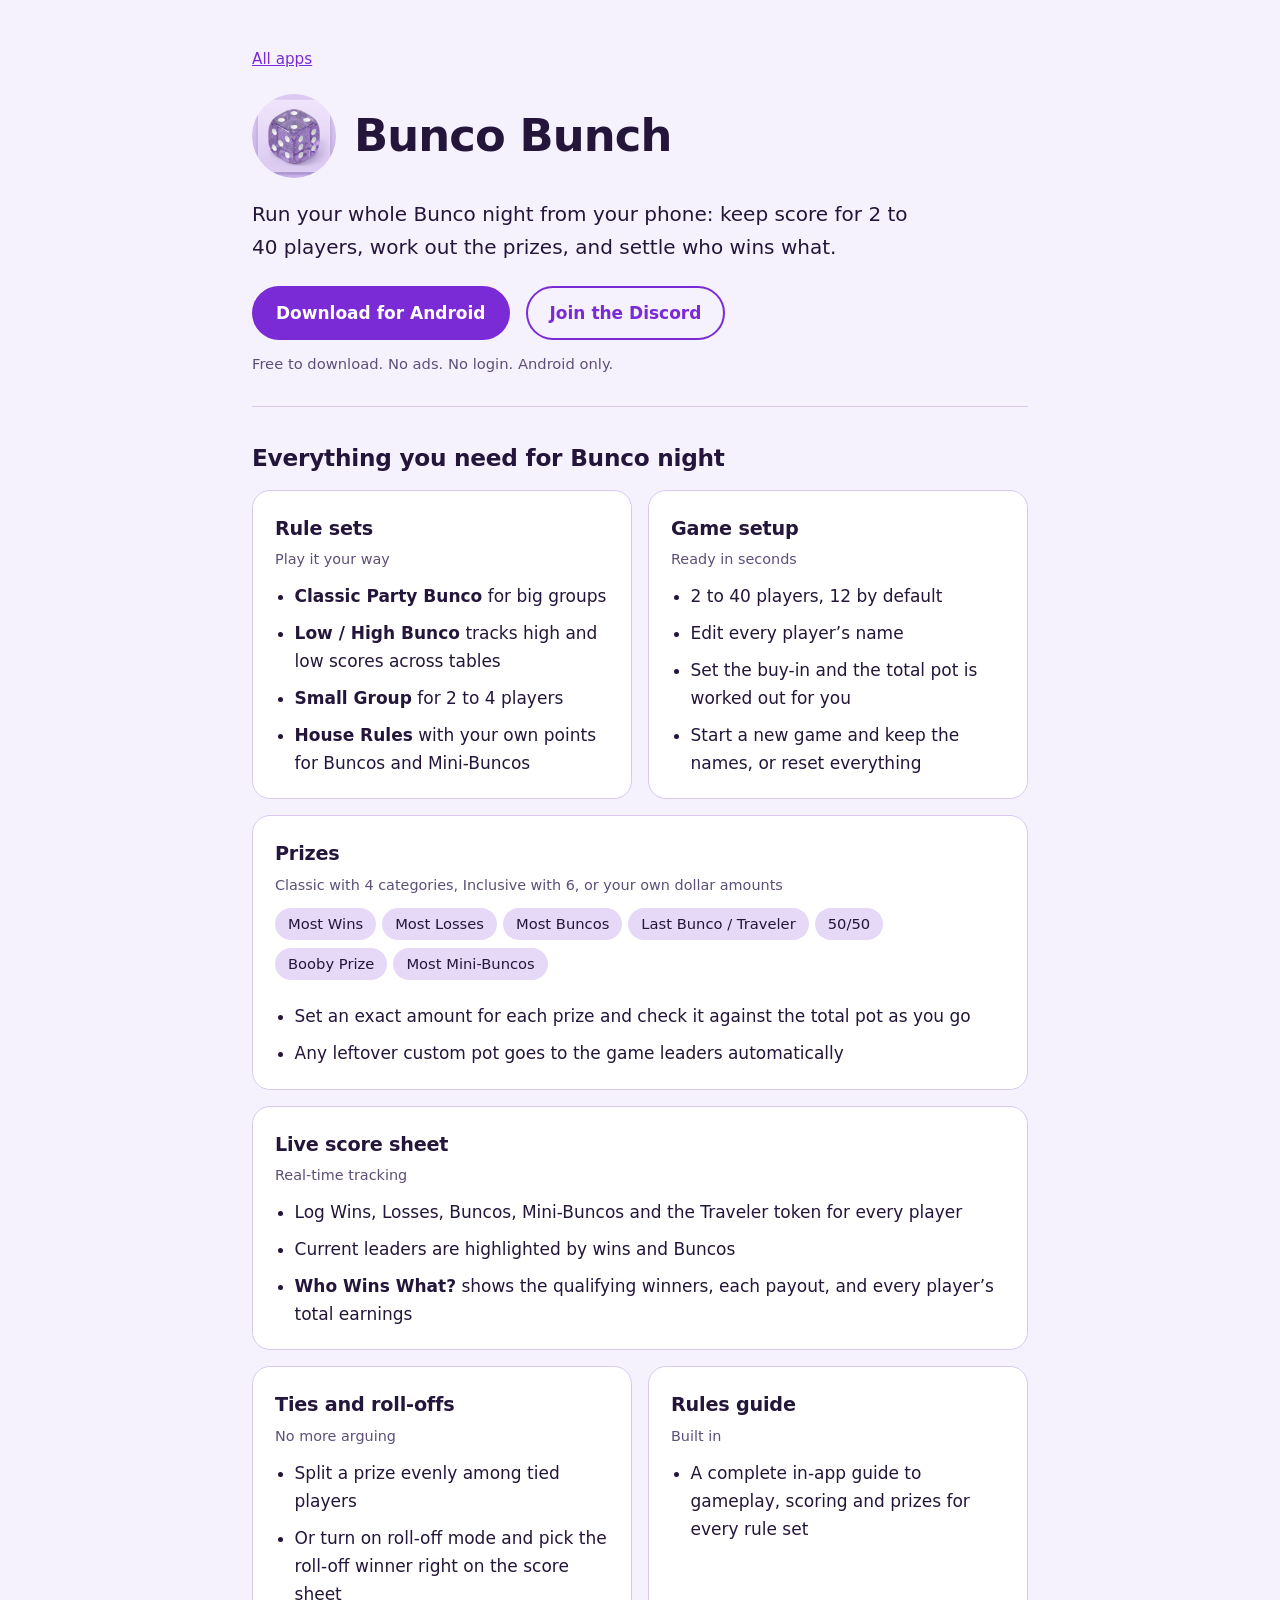
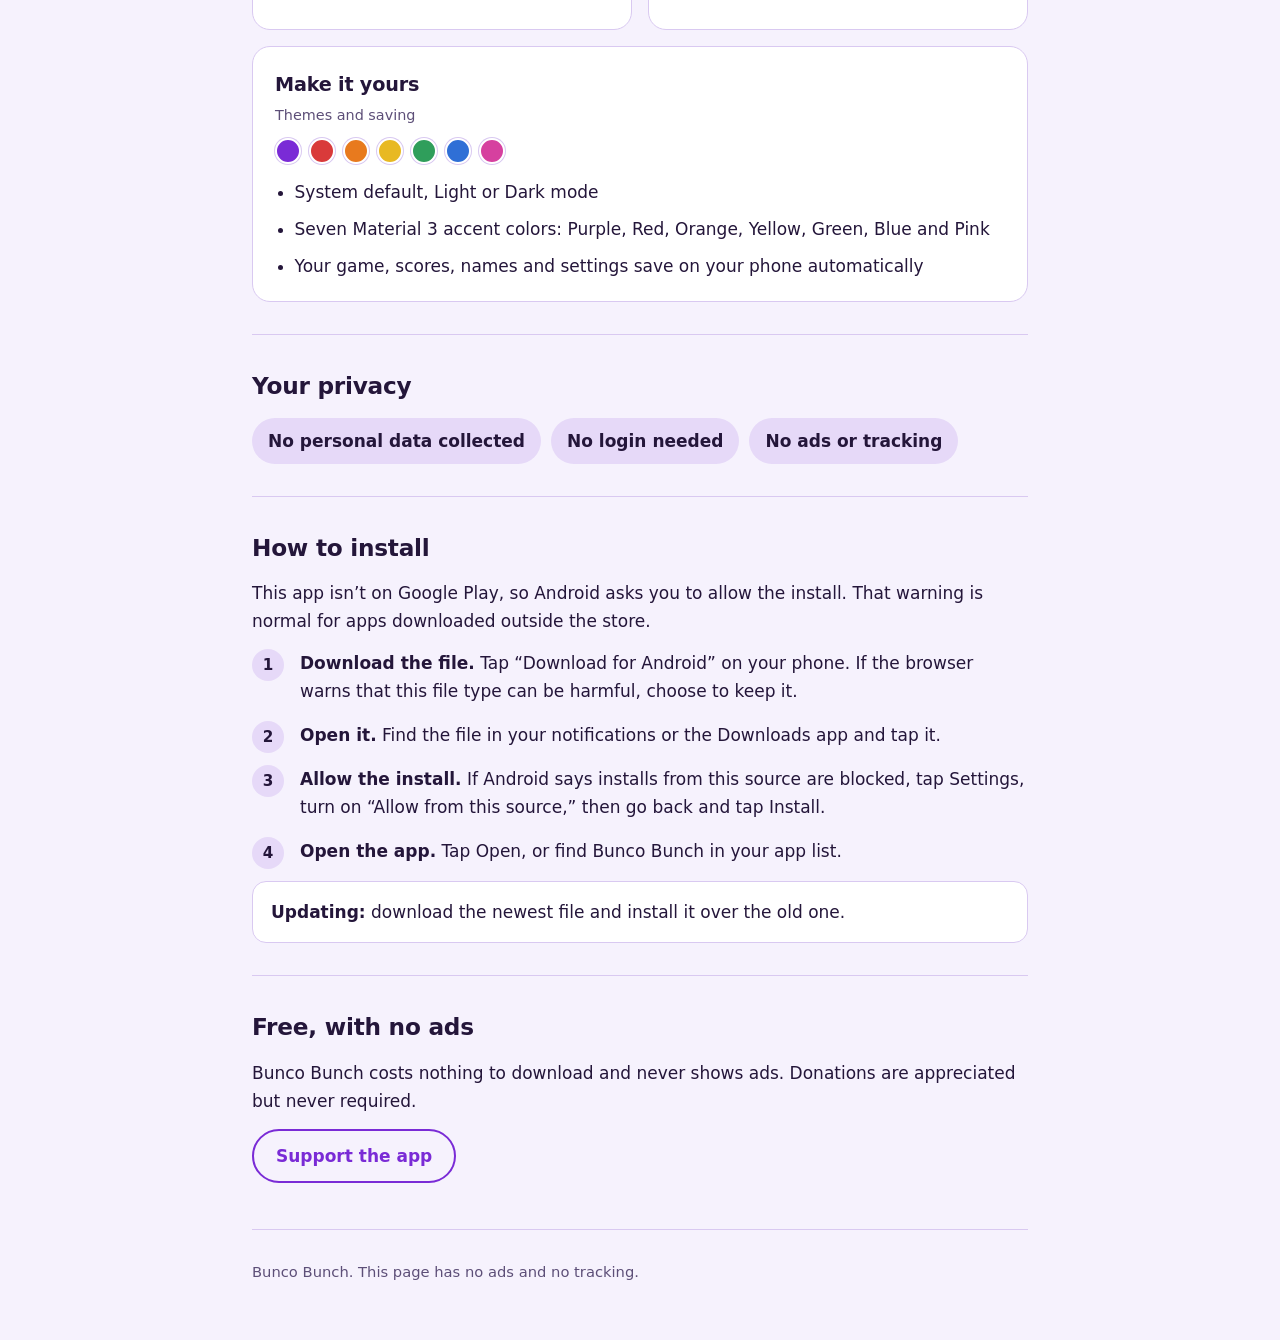
==== bunco-bunch.html @ a9553c4e "Add files via upload" ====
<!DOCTYPE html>
<html lang="en"><head><meta charset="utf-8"><meta name="viewport" content="width=device-width, initial-scale=1">
<title>Bunco Bunch – score sheet, prizes and rules for Bunco night</title>
<meta name="description" content="Bunco Bunch is a free Android app that scores Bunco for 2 to 40 players, calculates prizes and payouts, and includes the rules. No ads, no login, no personal data collected.">
<link rel="icon" href="bunco-icon.jpg"><link rel="stylesheet" href="style.css">
<style>
.wrap{max-width:820px}
.lede{font-size:1.25rem;max-width:34em;margin:20px 0 0}
.grid{display:grid;grid-template-columns:1fr 1fr;gap:16px}
.card{background:var(--surface);border:1px solid var(--line);border-radius:18px;padding:22px 22px 12px}
.card.wide{grid-column:1/-1}
.card h3{margin:0 0 4px;font-size:1.2rem;letter-spacing:-.01em}
.card .kicker{display:block;margin-bottom:10px;color:var(--muted);font-size:.9rem}
.card ul{margin:0;padding-left:1.15em}
.card li{margin:0 0 9px}
.chips{margin:2px 0 14px}
.chips span{display:inline-block;padding:4px 13px;margin:0 6px 8px 0;border-radius:999px;background:var(--soft);font-size:.92rem}
.swatches{display:flex;gap:8px;margin:2px 0 14px}
.swatches i{width:26px;height:26px;border-radius:50%;display:block;border:2px solid var(--surface);box-shadow:0 0 0 1px var(--line)}
.priv{display:flex;flex-wrap:wrap;gap:10px}
.priv span{background:var(--soft);padding:9px 16px;border-radius:999px;font-weight:600}
@media(max-width:640px){.grid{grid-template-columns:1fr}}
</style></head>
<body><div class="wrap">
<header><a class="back" href="./">All apps</a>
<div class="brand"><img src="bunco-icon.jpg" alt="Bunco Bunch icon" width="84" height="84" data-optional><h1>Bunco Bunch</h1></div>
<p class="lede">Run your whole Bunco night from your phone: keep score for 2 to 40 players, work out the prizes, and settle who wins what.</p>
<div class="cta"><a class="btn" data-apk="bunco-bunch" href="#">Download for Android</a><a class="btn alt" href="https://discord.gg/RJFk6R4KJk">Join the Discord</a></div>
<p class="fine">Free to download. No ads. No login. Android only.</p></header>

<section><h2>Everything you need for Bunco night</h2>
<div class="grid">
<div class="card"><h3>Rule sets</h3><span class="kicker">Play it your way</span><ul>
<li><strong>Classic Party Bunco</strong> for big groups</li>
<li><strong>Low / High Bunco</strong> tracks high and low scores across tables</li>
<li><strong>Small Group</strong> for 2 to 4 players</li>
<li><strong>House Rules</strong> with your own points for Buncos and Mini-Buncos</li></ul></div>

<div class="card"><h3>Game setup</h3><span class="kicker">Ready in seconds</span><ul>
<li>2 to 40 players, 12 by default</li>
<li>Edit every player’s name</li>
<li>Set the buy-in and the total pot is worked out for you</li>
<li>Start a new game and keep the names, or reset everything</li></ul></div>

<div class="card wide"><h3>Prizes</h3><span class="kicker">Classic with 4 categories, Inclusive with 6, or your own dollar amounts</span>
<div class="chips"><span>Most Wins</span><span>Most Losses</span><span>Most Buncos</span><span>Last Bunco / Traveler</span><span>50/50</span><span>Booby Prize</span><span>Most Mini-Buncos</span></div>
<ul><li>Set an exact amount for each prize and check it against the total pot as you go</li>
<li>Any leftover custom pot goes to the game leaders automatically</li></ul></div>

<div class="card wide"><h3>Live score sheet</h3><span class="kicker">Real-time tracking</span><ul>
<li>Log Wins, Losses, Buncos, Mini-Buncos and the Traveler token for every player</li>
<li>Current leaders are highlighted by wins and Buncos</li>
<li><strong>Who Wins What?</strong> shows the qualifying winners, each payout, and every player’s total earnings</li></ul></div>

<div class="card"><h3>Ties and roll-offs</h3><span class="kicker">No more arguing</span><ul>
<li>Split a prize evenly among tied players</li>
<li>Or turn on roll-off mode and pick the roll-off winner right on the score sheet</li></ul></div>

<div class="card"><h3>Rules guide</h3><span class="kicker">Built in</span><ul>
<li>A complete in-app guide to gameplay, scoring and prizes for every rule set</li></ul></div>

<div class="card wide"><h3>Make it yours</h3><span class="kicker">Themes and saving</span>
<div class="swatches" role="img" aria-label="Seven accent colors: purple, red, orange, yellow, green, blue and pink">
<i style="background:#7a2bd6"></i><i style="background:#d93a3a"></i><i style="background:#e87a1e"></i><i style="background:#e8b923"></i><i style="background:#2f9e5b"></i><i style="background:#2f6fd6"></i><i style="background:#d6409f"></i></div>
<ul><li>System default, Light or Dark mode</li>
<li>Seven Material 3 accent colors: Purple, Red, Orange, Yellow, Green, Blue and Pink</li>
<li>Your game, scores, names and settings save on your phone automatically</li></ul></div>
</div></section>

<section><h2>Your privacy</h2>
<div class="priv"><span>No personal data collected</span><span>No login needed</span><span>No ads or tracking</span></div></section>

<section><h2>Screenshots</h2><div class="shots">
<figure><img src="screenshots/bb-1.png" alt="Bunco Bunch screenshot 1"></figure>
<figure><img src="screenshots/bb-2.png" alt="Bunco Bunch screenshot 2"></figure>
<figure><img src="screenshots/bb-3.png" alt="Bunco Bunch screenshot 3"></figure></div></section>

<section><h2>How to install</h2>
<p>This app isn’t on Google Play, so Android asks you to allow the install. That warning is normal for apps downloaded outside the store.</p>
<ol class="steps">
<li><strong>Download the file.</strong> Tap “Download for Android” on your phone. If the browser warns that this file type can be harmful, choose to keep it.</li>
<li><strong>Open it.</strong> Find the file in your notifications or the Downloads app and tap it.</li>
<li><strong>Allow the install.</strong> If Android says installs from this source are blocked, tap Settings, turn on “Allow from this source,” then go back and tap Install.</li>
<li><strong>Open the app.</strong> Tap Open, or find Bunco Bunch in your app list.</li></ol>
<div class="note"><strong>Updating:</strong> download the newest file and install it over the old one.</div></section>

<section><h2>Free, with no ads</h2><p>Bunco Bunch costs nothing to download and never shows ads. Donations are appreciated but never required.</p>
<p><a class="btn alt" data-donate href="#">Support the app</a></p></section>
<footer>Bunco Bunch. This page has no ads and no tracking.</footer>
</div><script src="site.js"></script></body></html>
---- style.css ----
:root{--bg:#f6f2fd;--surface:#fff;--ink:#24163a;--muted:#5d4f78;--brand:#7a2bd6;--on:#fff;--soft:#e6d9f8;--line:#d9c9f1;--focus:#3b0f7a}
@media(prefers-color-scheme:dark){:root{--bg:#170d26;--surface:#241538;--ink:#f1e9fc;--muted:#bcaad8;--brand:#b784f0;--on:#1c0d31;--soft:#33204d;--line:#443061;--focus:#e6d5ff}}
*{box-sizing:border-box}
body{margin:0;background:var(--bg);color:var(--ink);font:17px/1.65 "Segoe UI Variable Text","Segoe UI","Helvetica Neue",Roboto,system-ui,sans-serif}
a{color:var(--brand)}
a:focus-visible{outline:3px solid var(--focus);outline-offset:3px;border-radius:6px}
.wrap{max-width:680px;margin:0 auto;padding:0 22px}
header{padding:44px 0 30px}
.back{display:inline-block;margin-bottom:22px;font-size:.95rem}
.brand{display:flex;align-items:center;gap:18px}
.brand img,.app img{width:84px;height:84px;border-radius:50%;flex:none;background:var(--soft)}
h1{margin:0;font-size:clamp(2rem,6vw,2.8rem);line-height:1.1;letter-spacing:-.02em}
h2{margin:0 0 12px;font-size:1.45rem;letter-spacing:-.01em}
p{margin:0 0 14px}
.tag{margin:20px 0 0;font-size:1.2rem}
.cta{display:flex;flex-wrap:wrap;align-items:center;gap:12px 16px;margin-top:22px}
.btn{display:inline-block;padding:13px 24px;border-radius:999px;font-weight:700;text-decoration:none;background:var(--brand);color:var(--on)}
.btn:hover{filter:brightness(1.08)}
.btn.alt{background:transparent;color:var(--brand);border:2px solid var(--brand);padding:11px 22px}
.fine{color:var(--muted);font-size:.92rem;margin:12px 0 0}
section{padding:32px 0;border-top:1px solid var(--line)}
.app{display:flex;gap:20px;align-items:flex-start;padding:30px 0;border-top:1px solid var(--line)}
.app h2{margin-bottom:6px}
ul.feat{margin:0;padding-left:1.2em}
ul.feat li{margin:6px 0}
.shots{display:flex;gap:14px;overflow-x:auto;padding-bottom:10px}
.shots figure{margin:0;flex:none;width:210px}
.shots img{width:100%;height:auto;border-radius:16px;border:1px solid var(--line);display:block}
.shots figcaption{font-size:.88rem;color:var(--muted);margin-top:6px}
ol.steps{margin:0;padding:0;list-style:none;counter-reset:s}
ol.steps li{counter-increment:s;position:relative;padding:0 0 16px 48px}
ol.steps li::before{content:counter(s);position:absolute;left:0;top:0;width:32px;height:32px;border-radius:50%;background:var(--soft);display:grid;place-items:center;font-weight:700;font-size:.95rem}
.note{background:var(--surface);border:1px solid var(--line);border-radius:14px;padding:16px 18px}
footer{padding:30px 0 56px;border-top:1px solid var(--line);color:var(--muted);font-size:.92rem}
@media(max-width:480px){.app{flex-direction:column}}
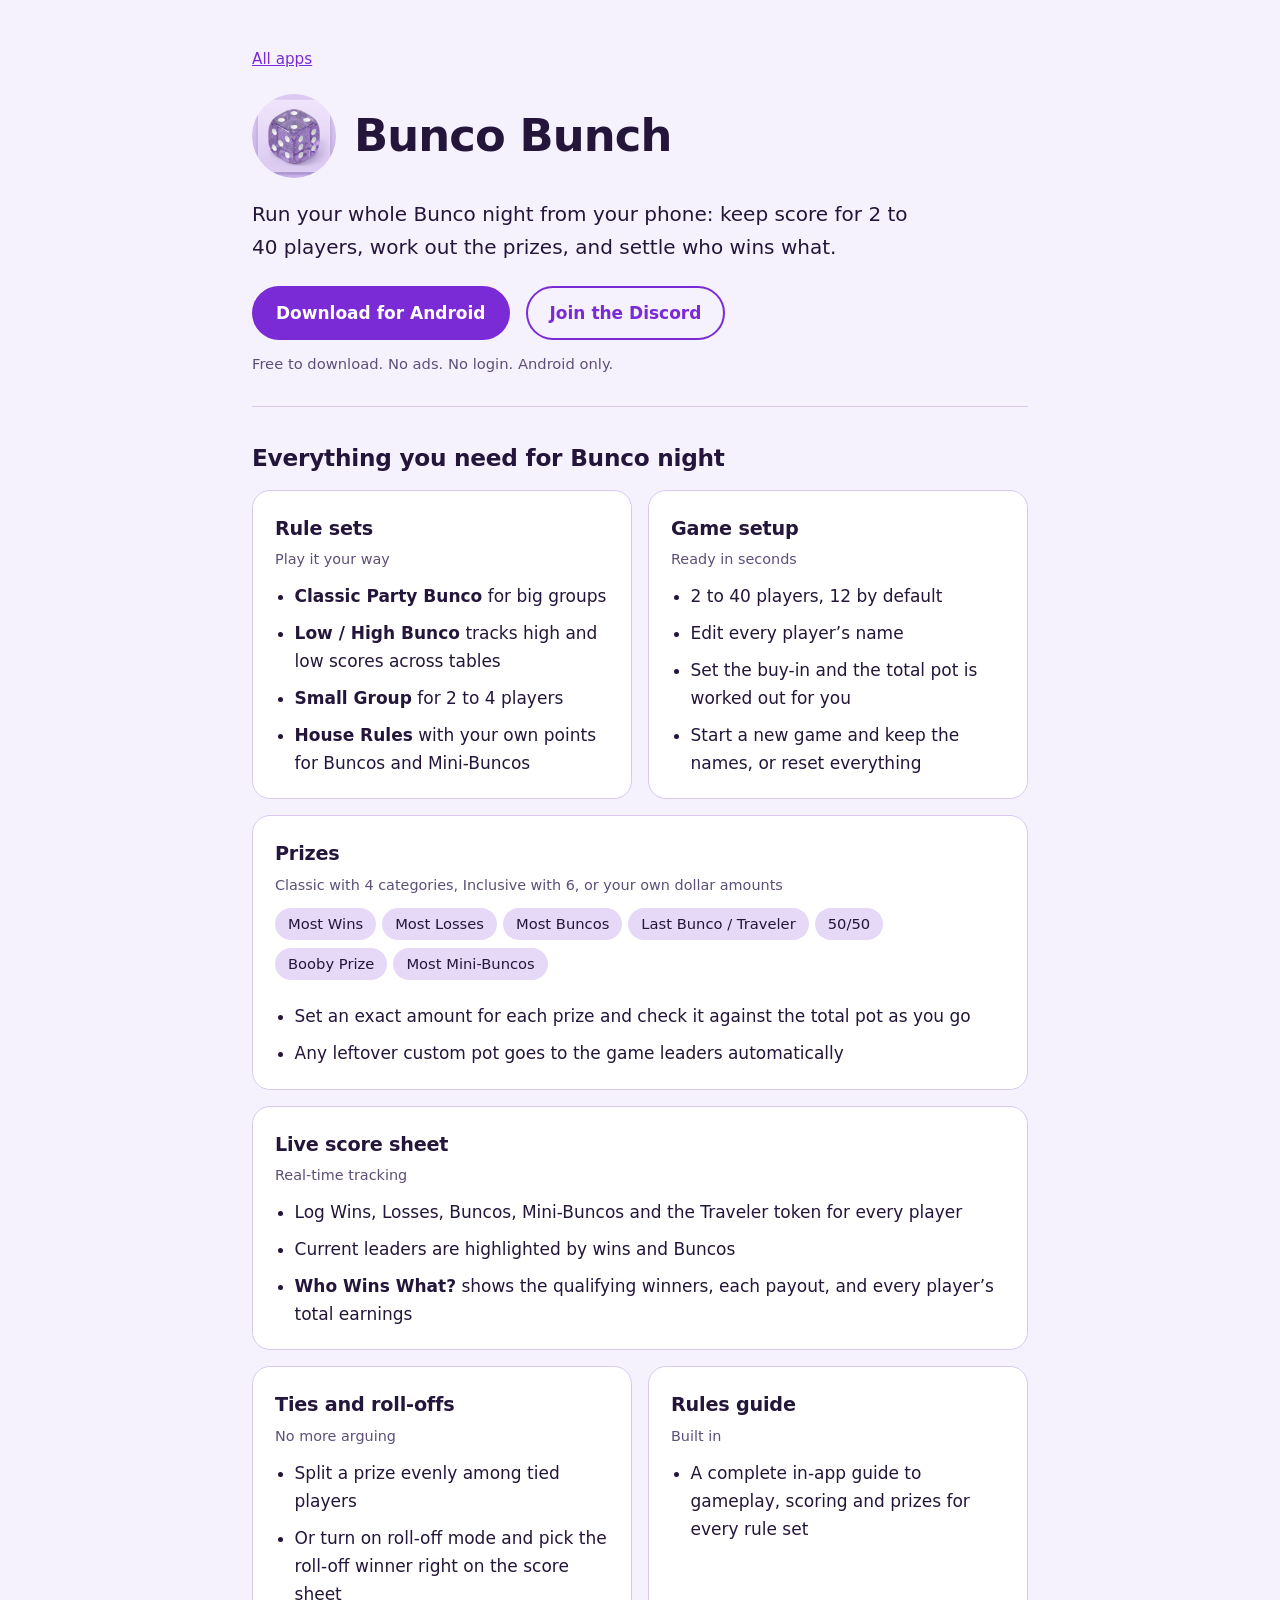
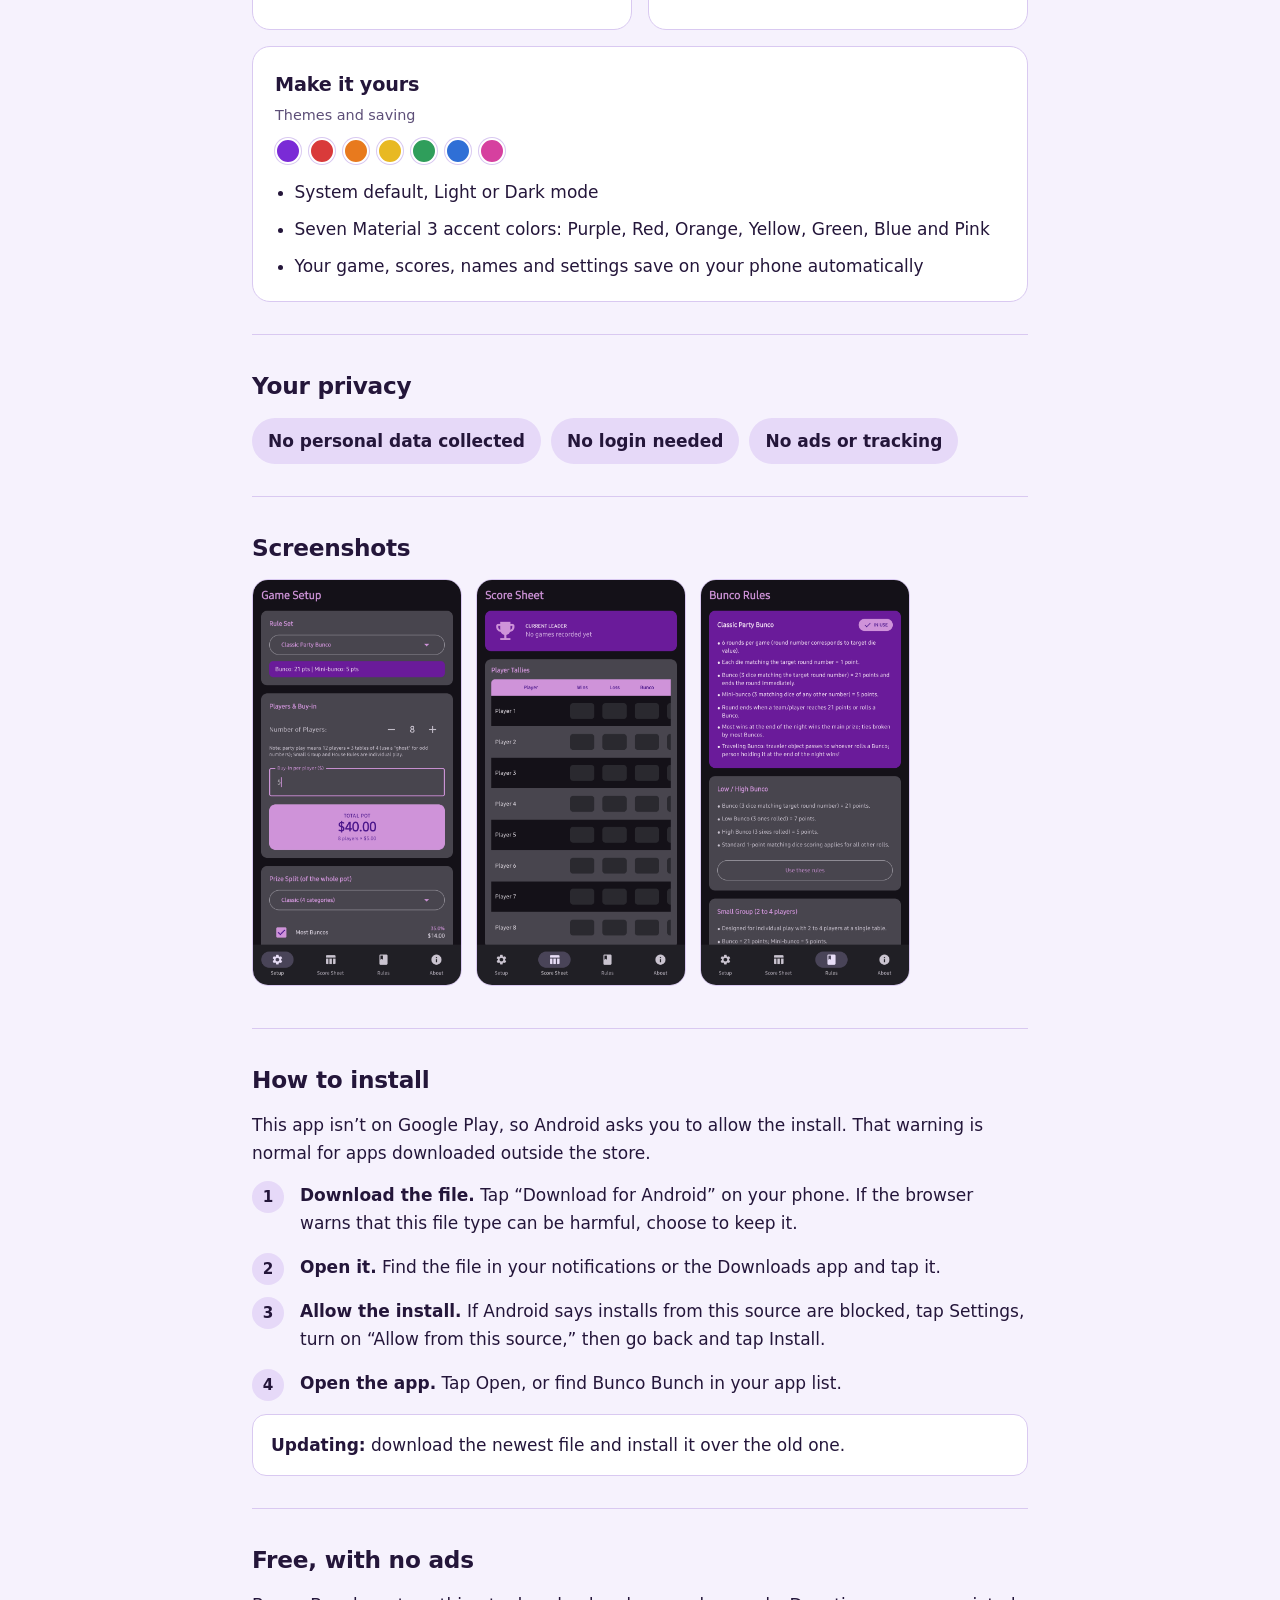
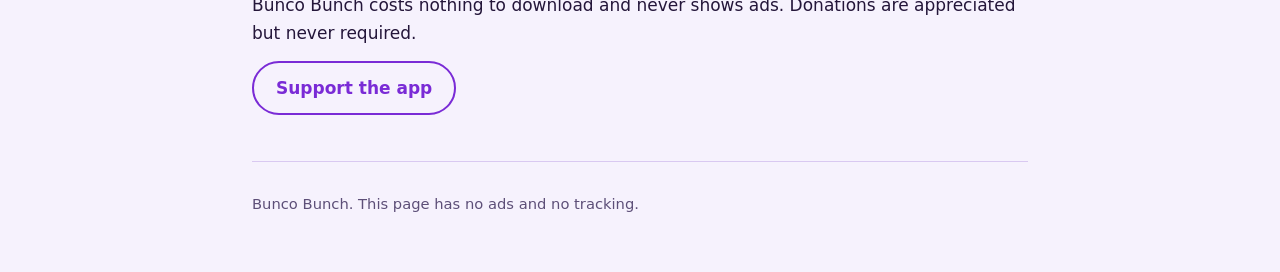
==== commit 960d6eb0: "Add files via upload" ====
--- a/bunco-bunch.html
+++ b/bunco-bunch.html
@@ -71,9 +71,9 @@
 <div class="priv"><span>No personal data collected</span><span>No login needed</span><span>No ads or tracking</span></div></section>
 
 <section><h2>Screenshots</h2><div class="shots">
-<figure><img src="screenshots/bb-1.png" alt="Bunco Bunch screenshot 1"></figure>
-<figure><img src="screenshots/bb-2.png" alt="Bunco Bunch screenshot 2"></figure>
-<figure><img src="screenshots/bb-3.png" alt="Bunco Bunch screenshot 3"></figure></div></section>
+<figure><img src="screenshots/bb-1.jpg" alt="Bunco Bunch screenshot 1"></figure>
+<figure><img src="screenshots/bb-2.jpg" alt="Bunco Bunch screenshot 2"></figure>
+<figure><img src="screenshots/bb-3.jpg" alt="Bunco Bunch screenshot 3"></figure></div></section>
 
 <section><h2>How to install</h2>
 <p>This app isn’t on Google Play, so Android asks you to allow the install. That warning is normal for apps downloaded outside the store.</p>
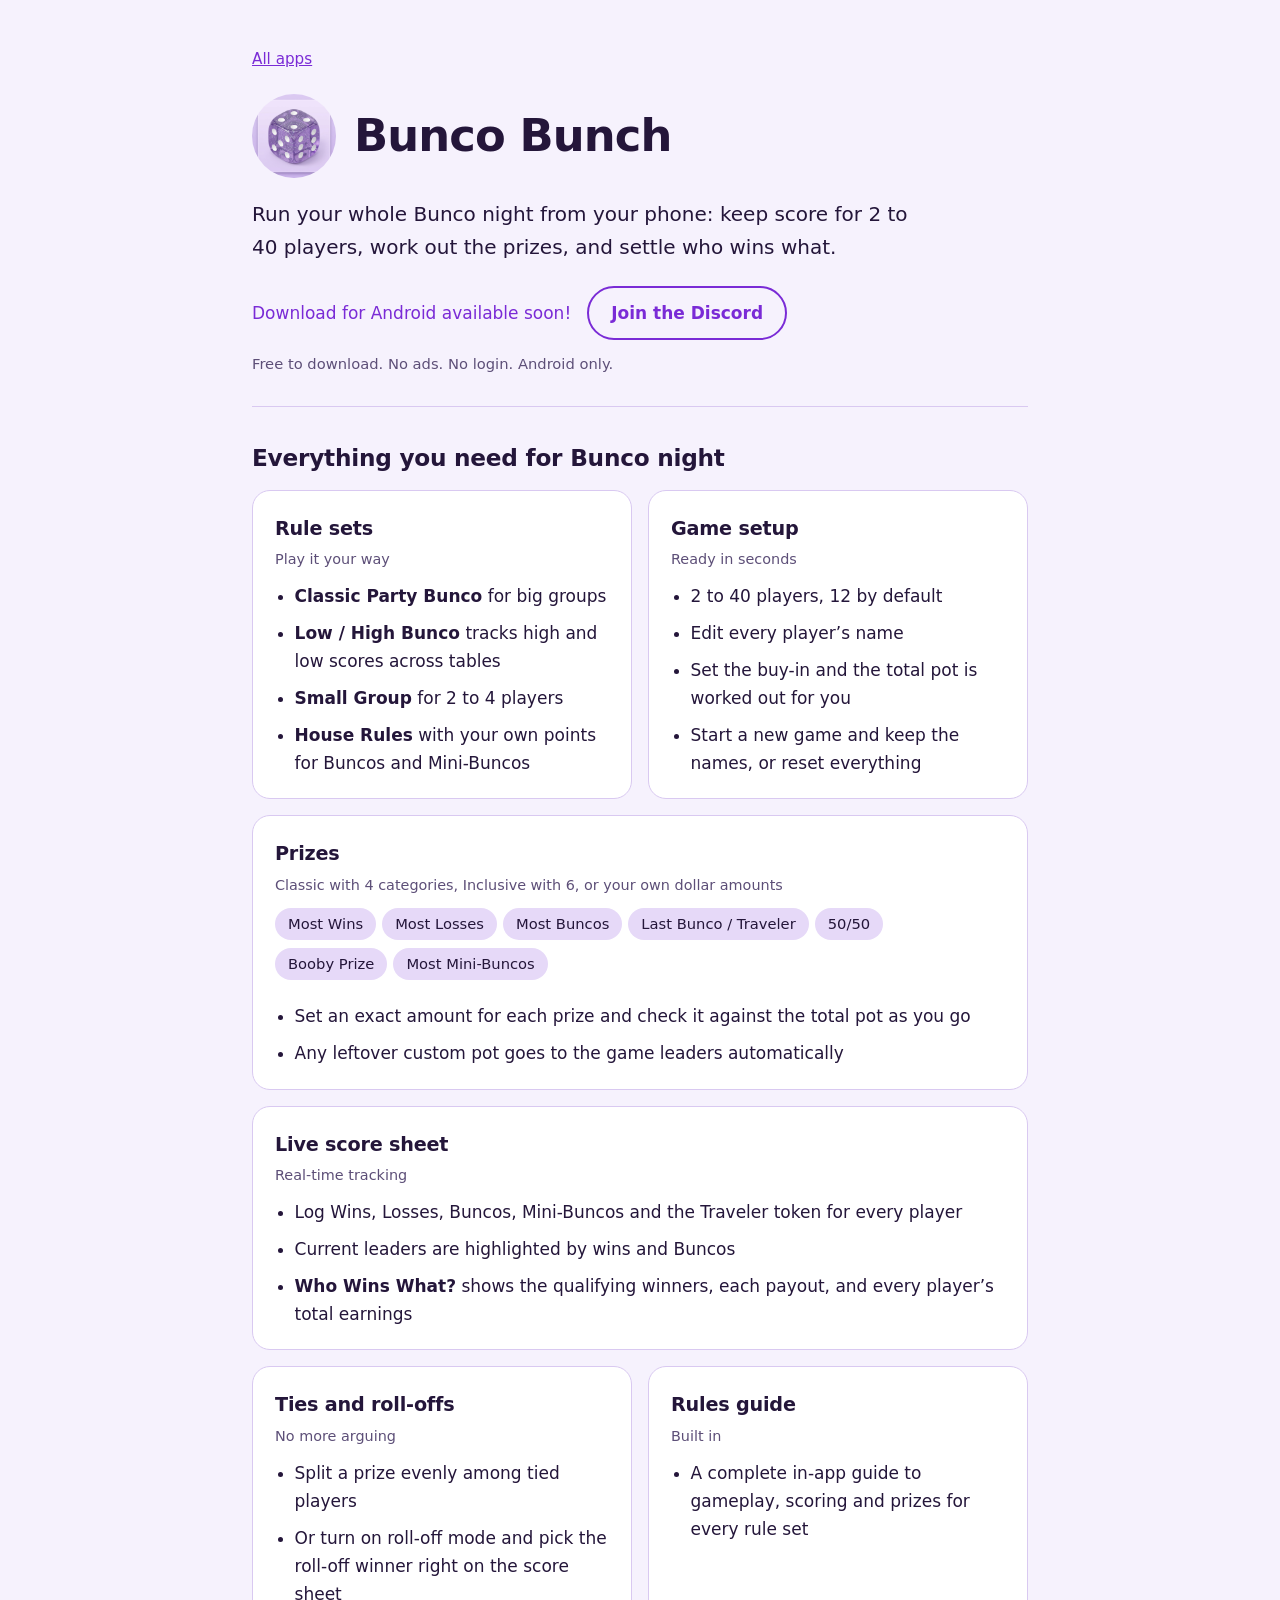
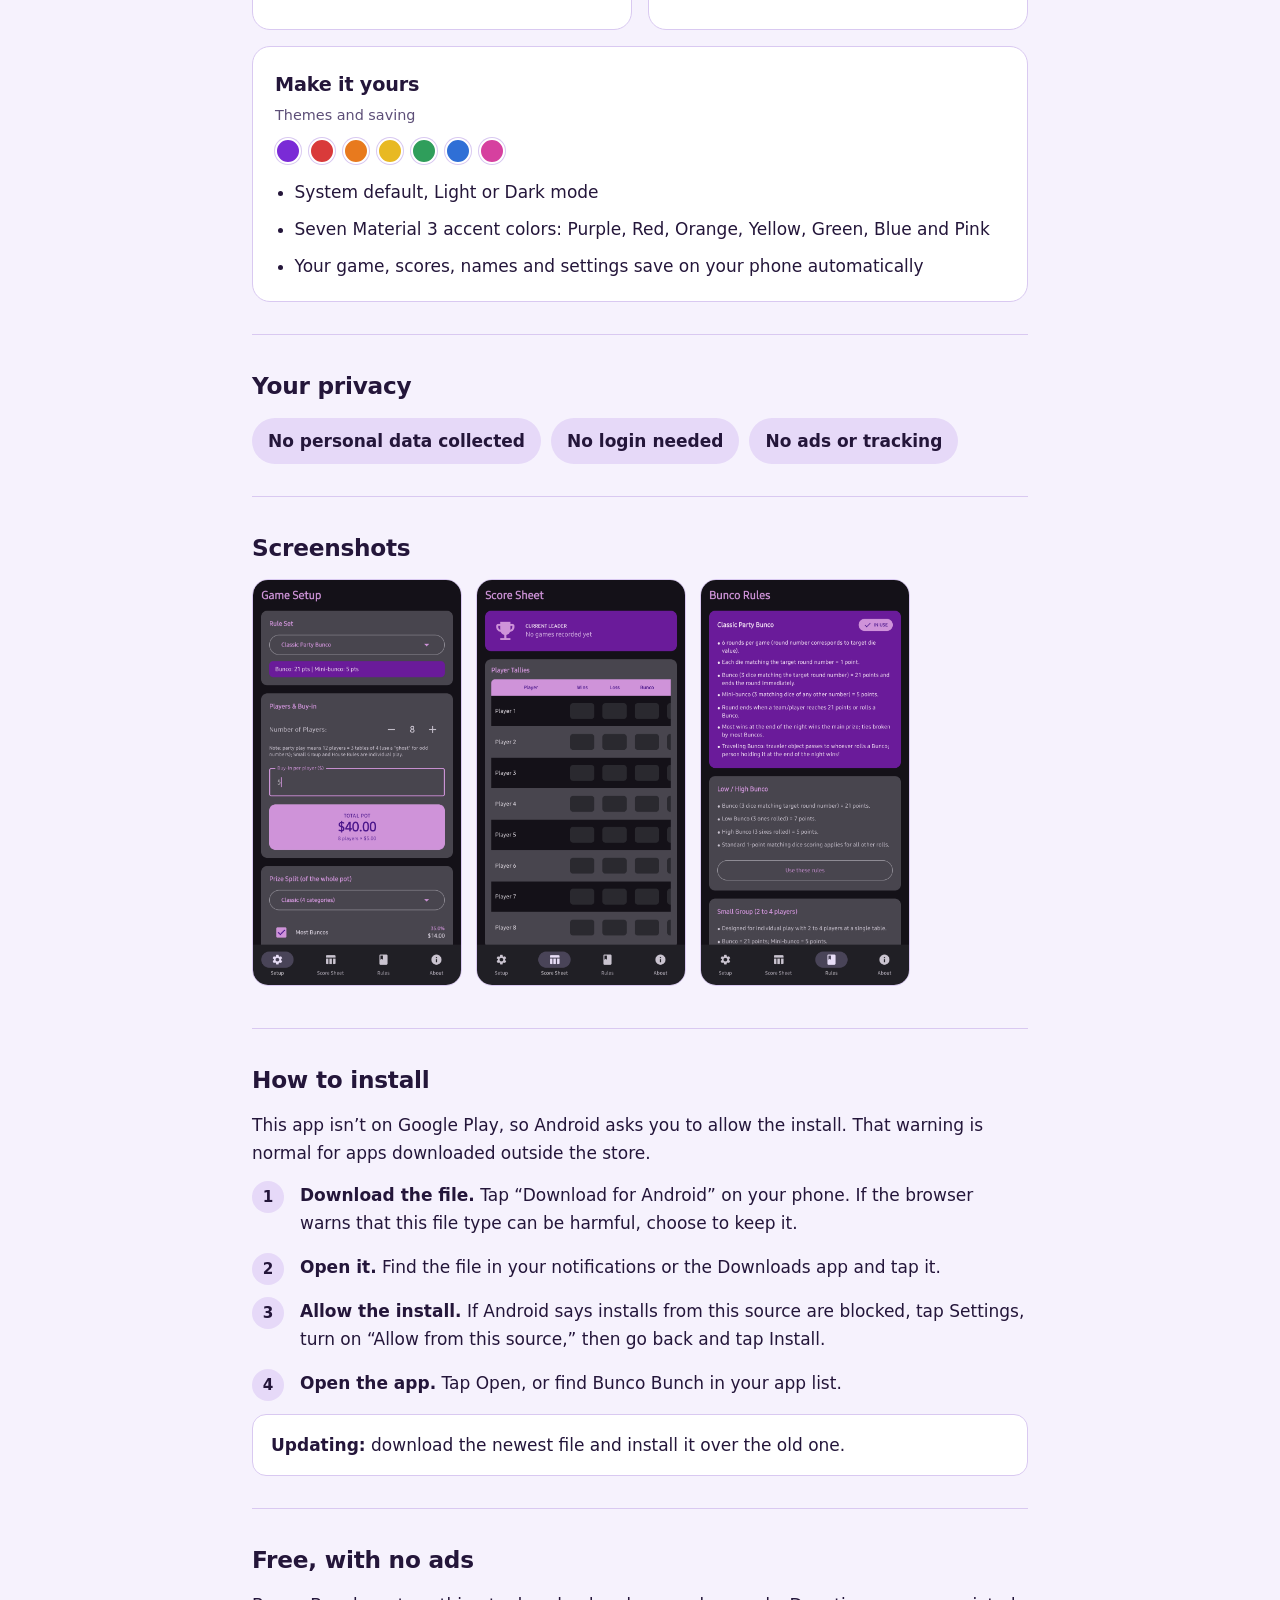
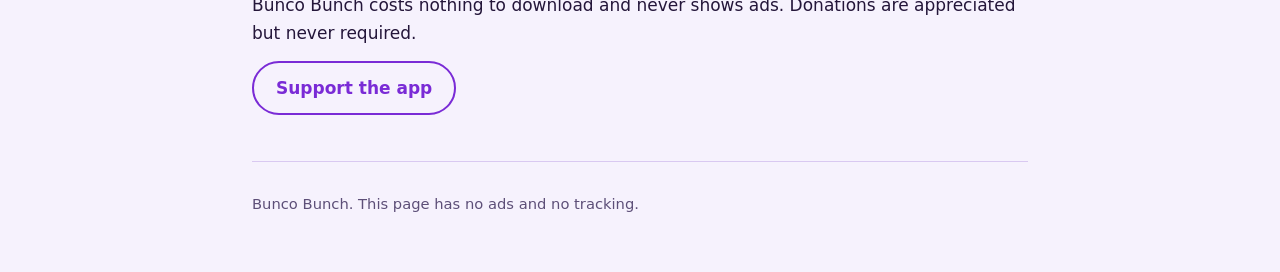
==== commit 58d615af: "Update bunco-bunch.html" ====
--- a/bunco-bunch.html
+++ b/bunco-bunch.html
@@ -25,7 +25,7 @@
 <header><a class="back" href="./">All apps</a>
 <div class="brand"><img src="bunco-icon.jpg" alt="Bunco Bunch icon" width="84" height="84" data-optional><h1>Bunco Bunch</h1></div>
 <p class="lede">Run your whole Bunco night from your phone: keep score for 2 to 40 players, work out the prizes, and settle who wins what.</p>
-<div class="cta"><a class="btn" data-apk="bunco-bunch" href="#">Download for Android</a><a class="btn alt" href="https://discord.gg/RJFk6R4KJk">Join the Discord</a></div>
+<div class="cta"><a >Download for Android available soon!</a><a class="btn alt" href="https://discord.gg/RJFk6R4KJk">Join the Discord</a></div>
 <p class="fine">Free to download. No ads. No login. Android only.</p></header>
 
 <section><h2>Everything you need for Bunco night</h2>
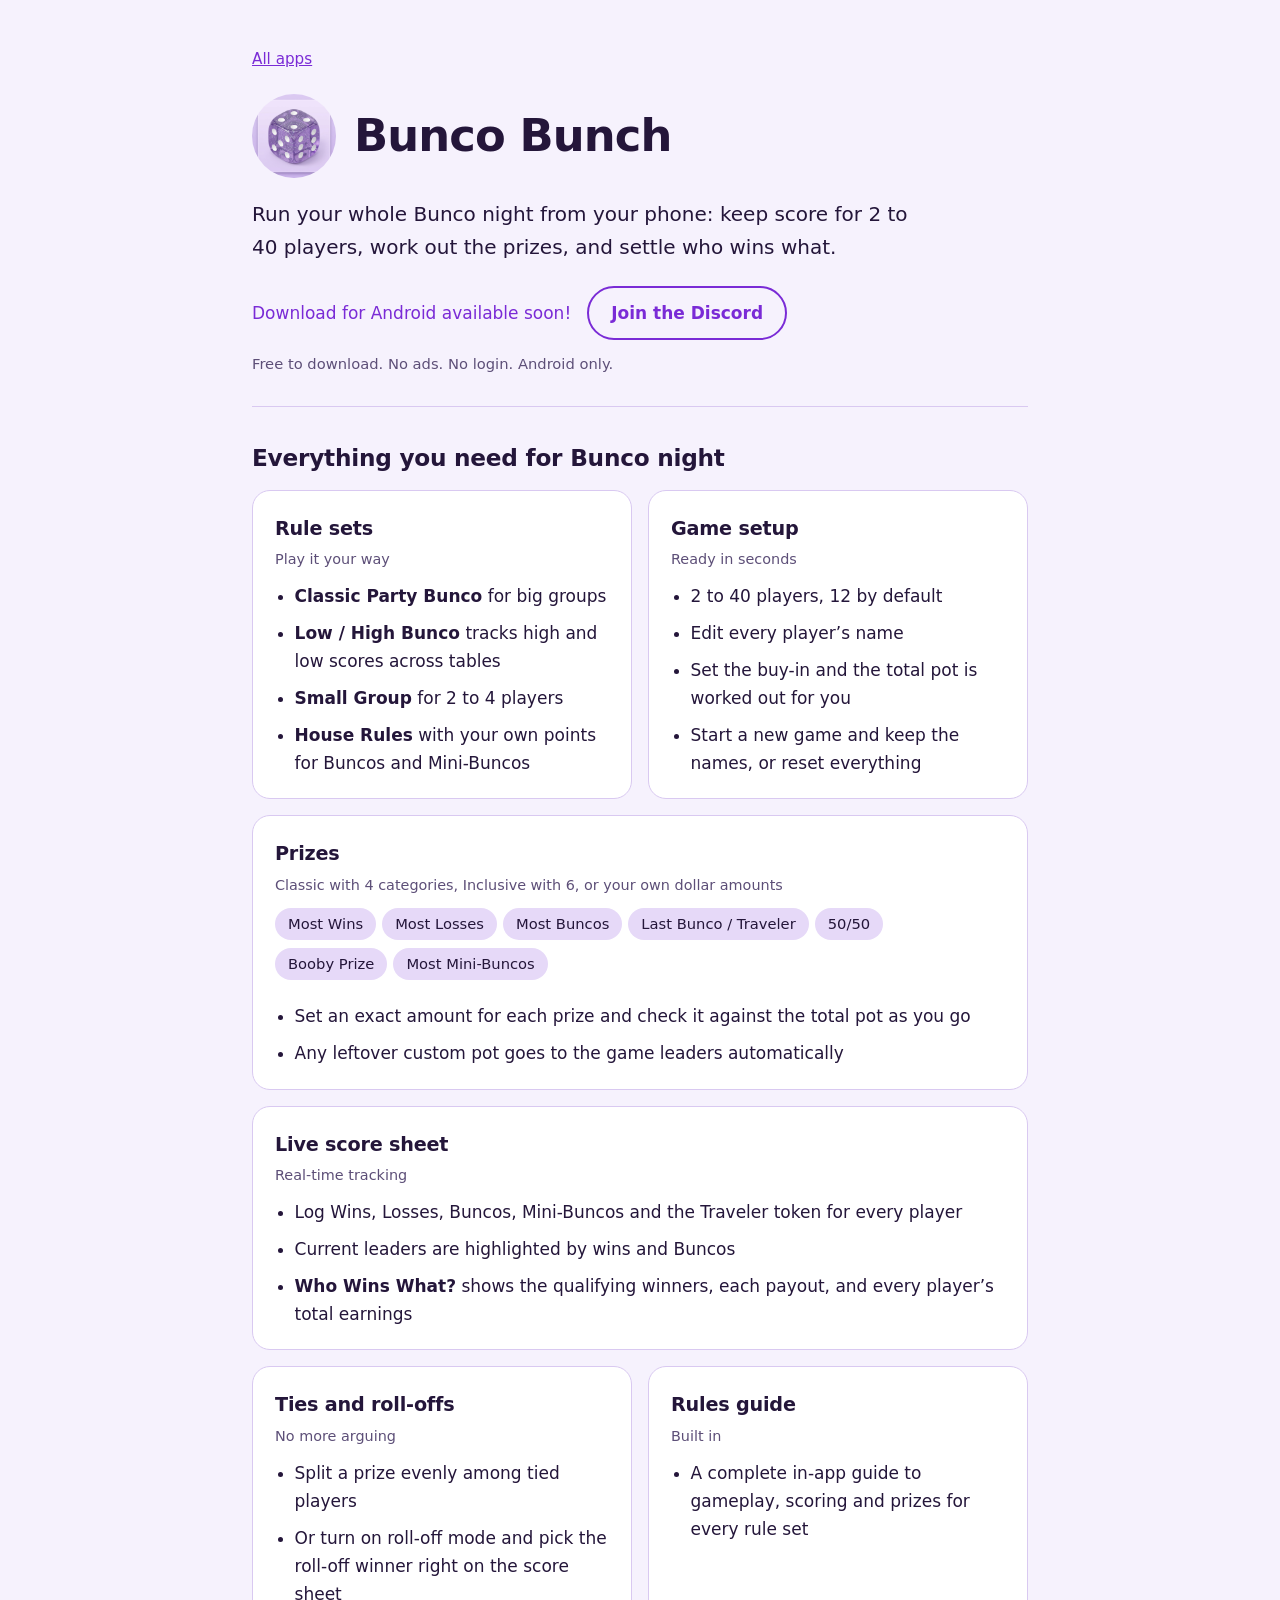
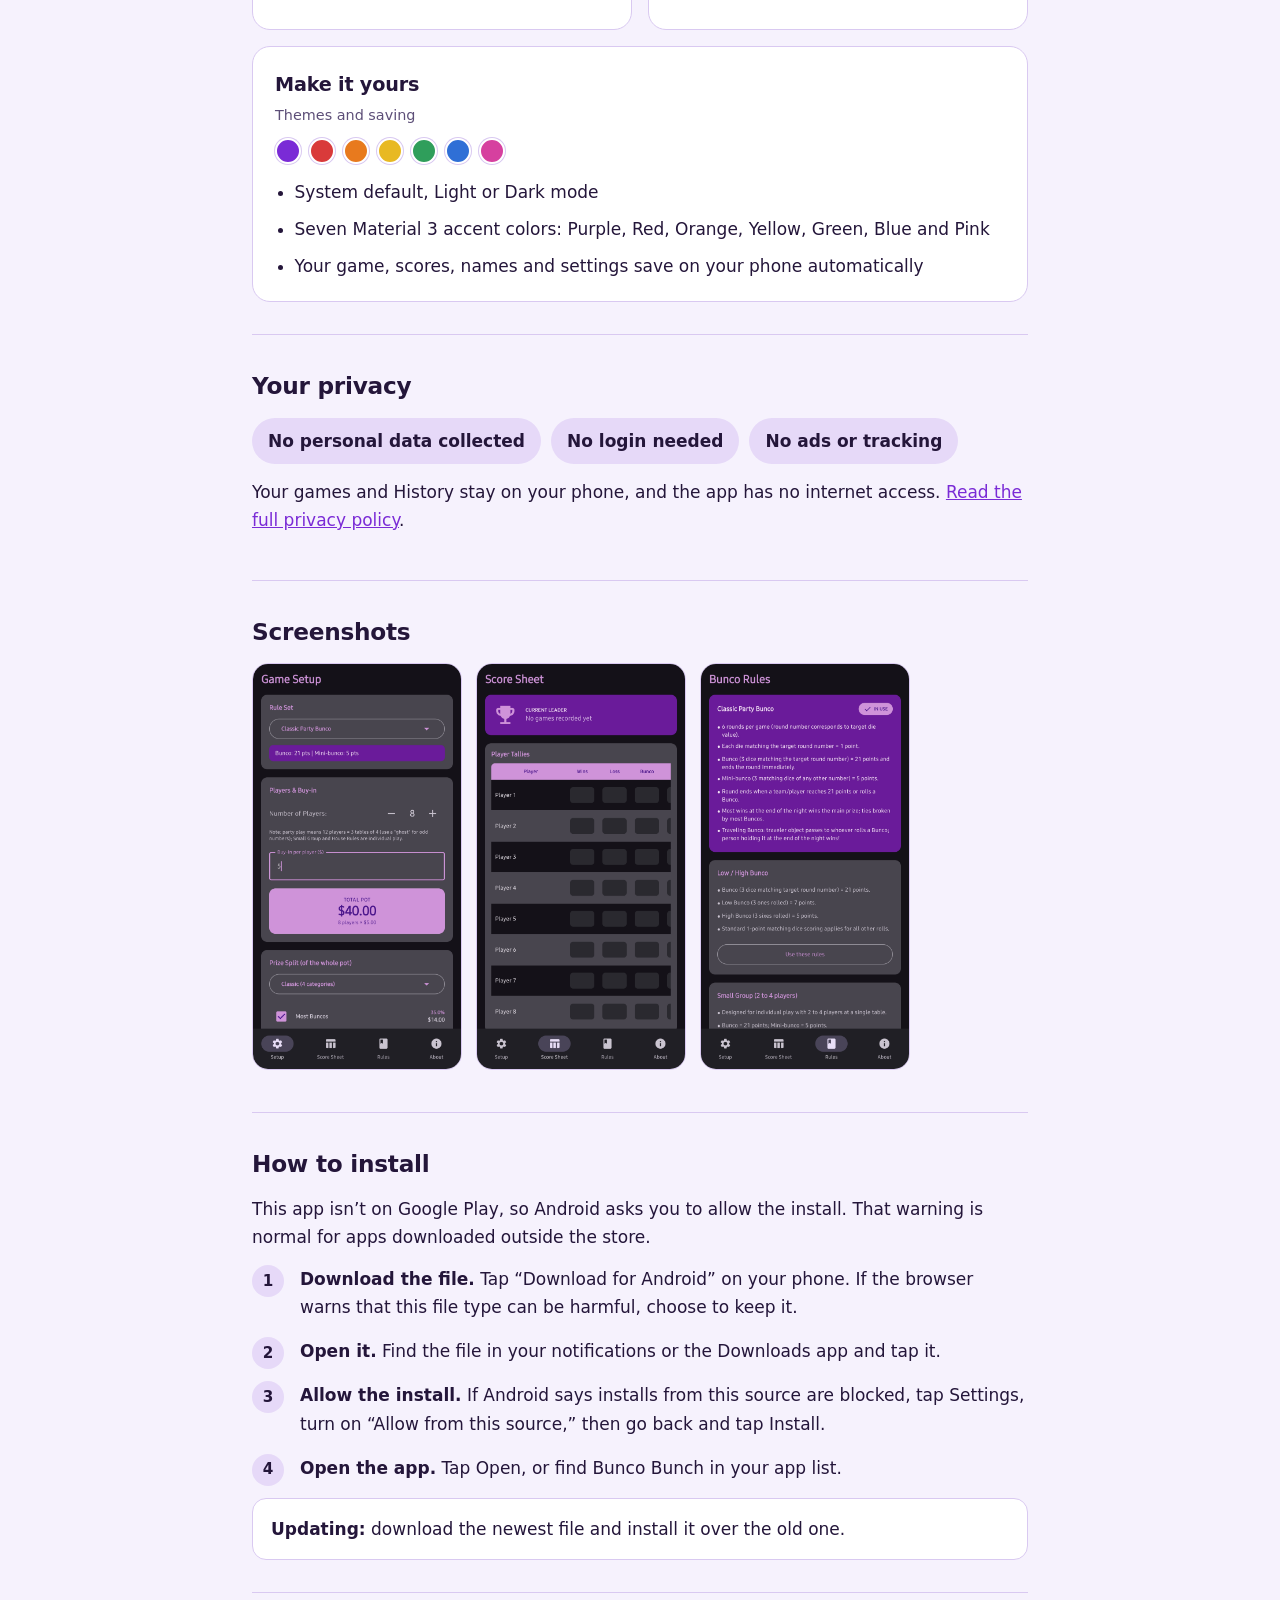
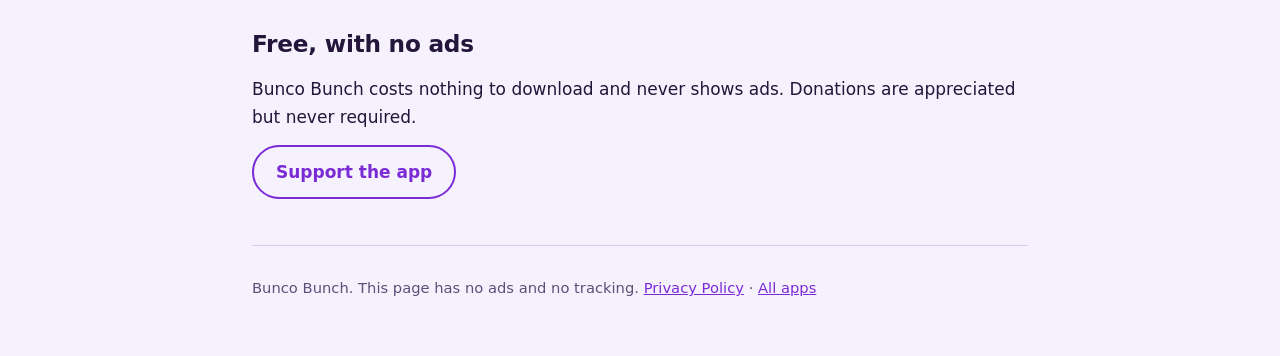
==== commit b9e56805: "Add Bunco Bunch privacy policy - Add bunco-privacy.html: games, History and settings stay on the pho" ====
--- a/bunco-bunch.html
+++ b/bunco-bunch.html
@@ -68,7 +68,8 @@
 </div></section>
 
 <section><h2>Your privacy</h2>
-<div class="priv"><span>No personal data collected</span><span>No login needed</span><span>No ads or tracking</span></div></section>
+<div class="priv"><span>No personal data collected</span><span>No login needed</span><span>No ads or tracking</span></div>
+<p style="margin-top:14px">Your games and History stay on your phone, and the app has no internet access. <a href="bunco-privacy.html">Read the full privacy policy</a>.</p></section>
 
 <section><h2>Screenshots</h2><div class="shots">
 <figure><img src="screenshots/bb-1.jpg" alt="Bunco Bunch screenshot 1"></figure>
@@ -86,5 +87,5 @@
 
 <section><h2>Free, with no ads</h2><p>Bunco Bunch costs nothing to download and never shows ads. Donations are appreciated but never required.</p>
 <p><a class="btn alt" data-donate href="#">Support the app</a></p></section>
-<footer>Bunco Bunch. This page has no ads and no tracking.</footer>
+<footer>Bunco Bunch. This page has no ads and no tracking. <a href="bunco-privacy.html">Privacy Policy</a> · <a href="./">All apps</a></footer>
 </div><script src="site.js"></script></body></html>
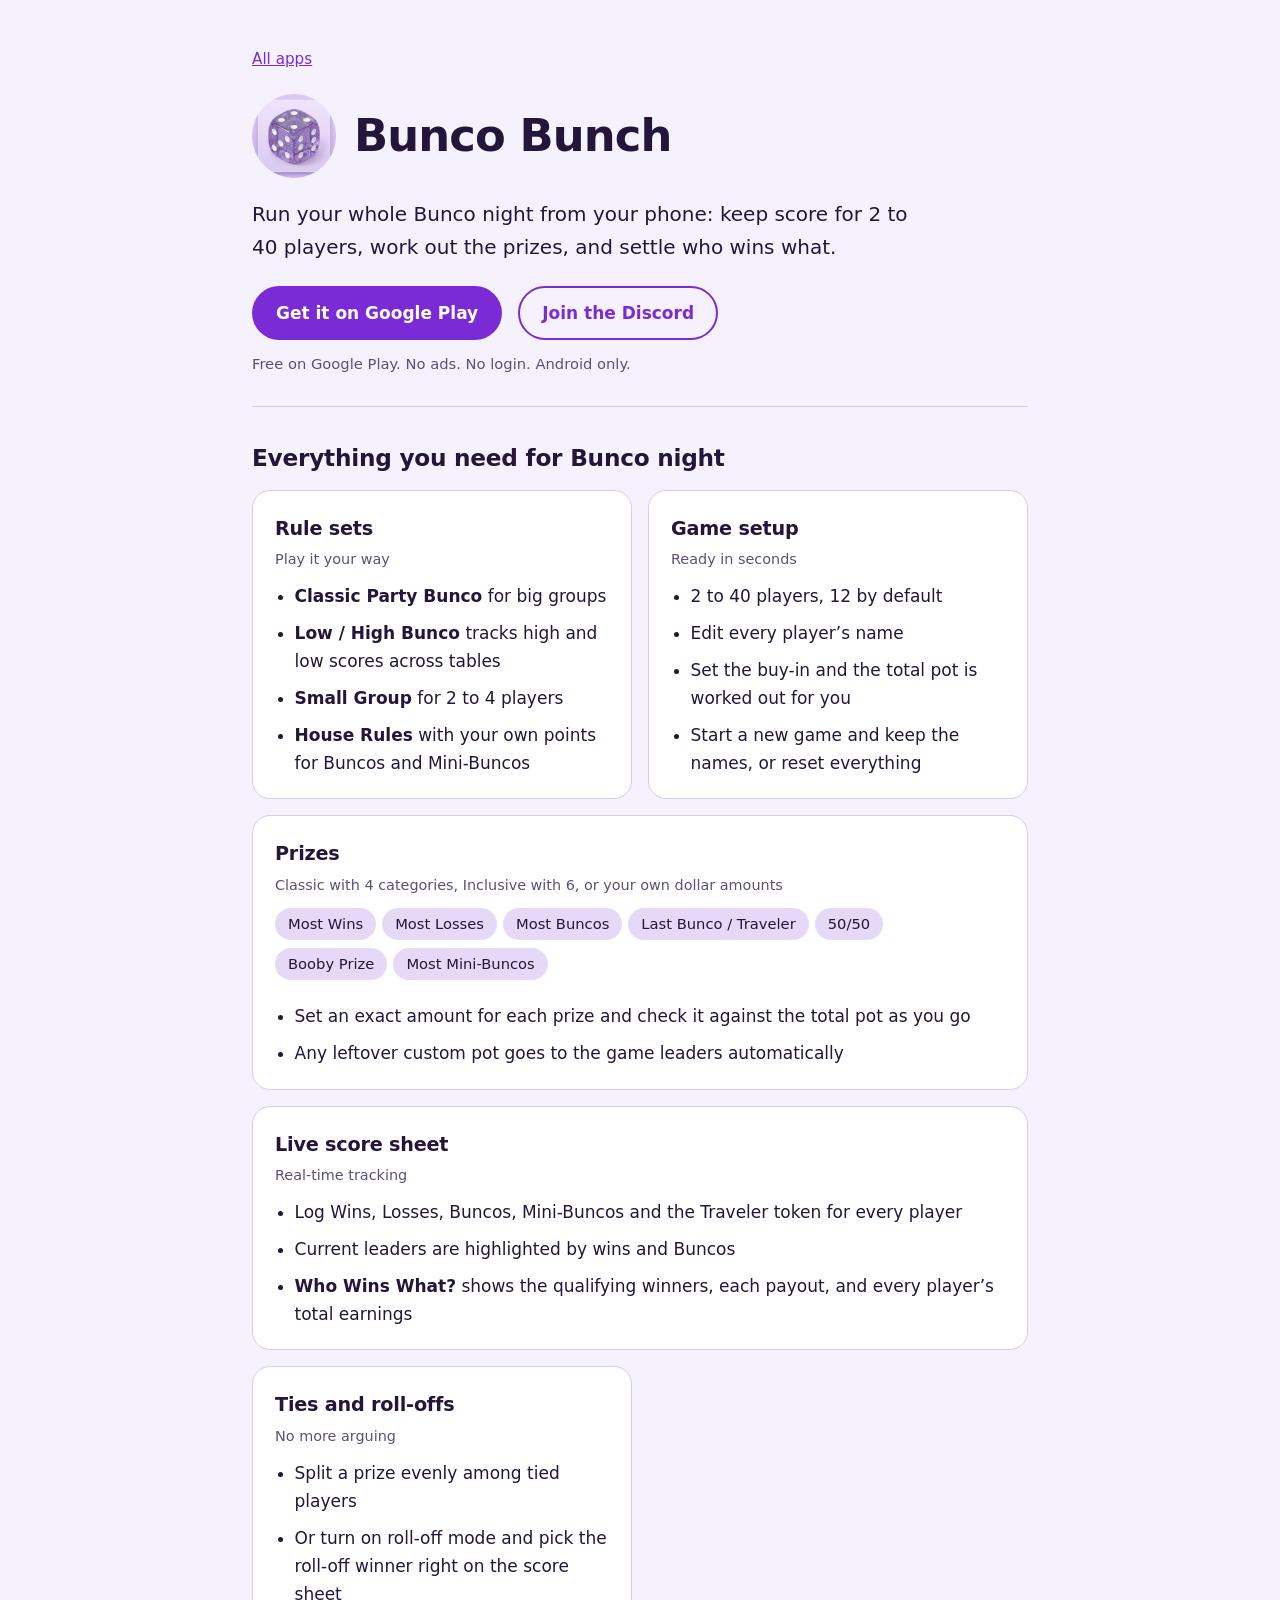
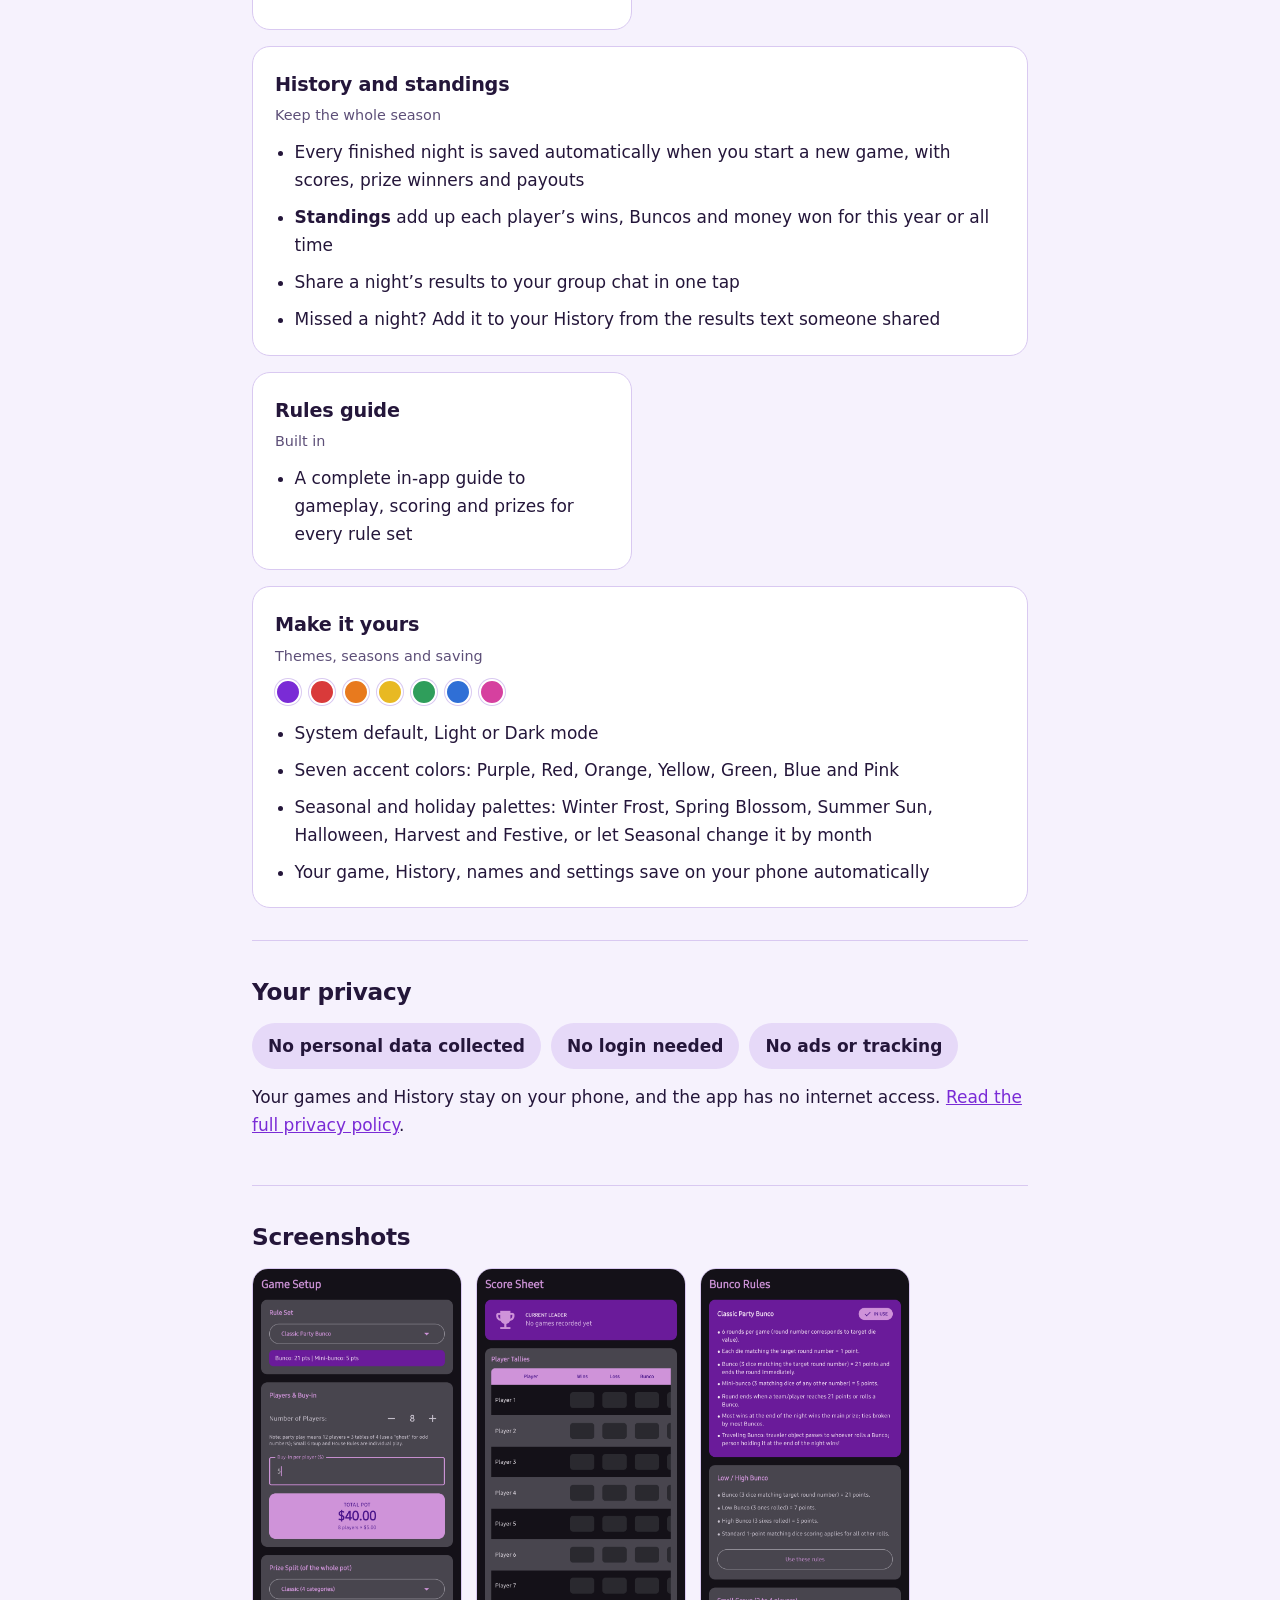
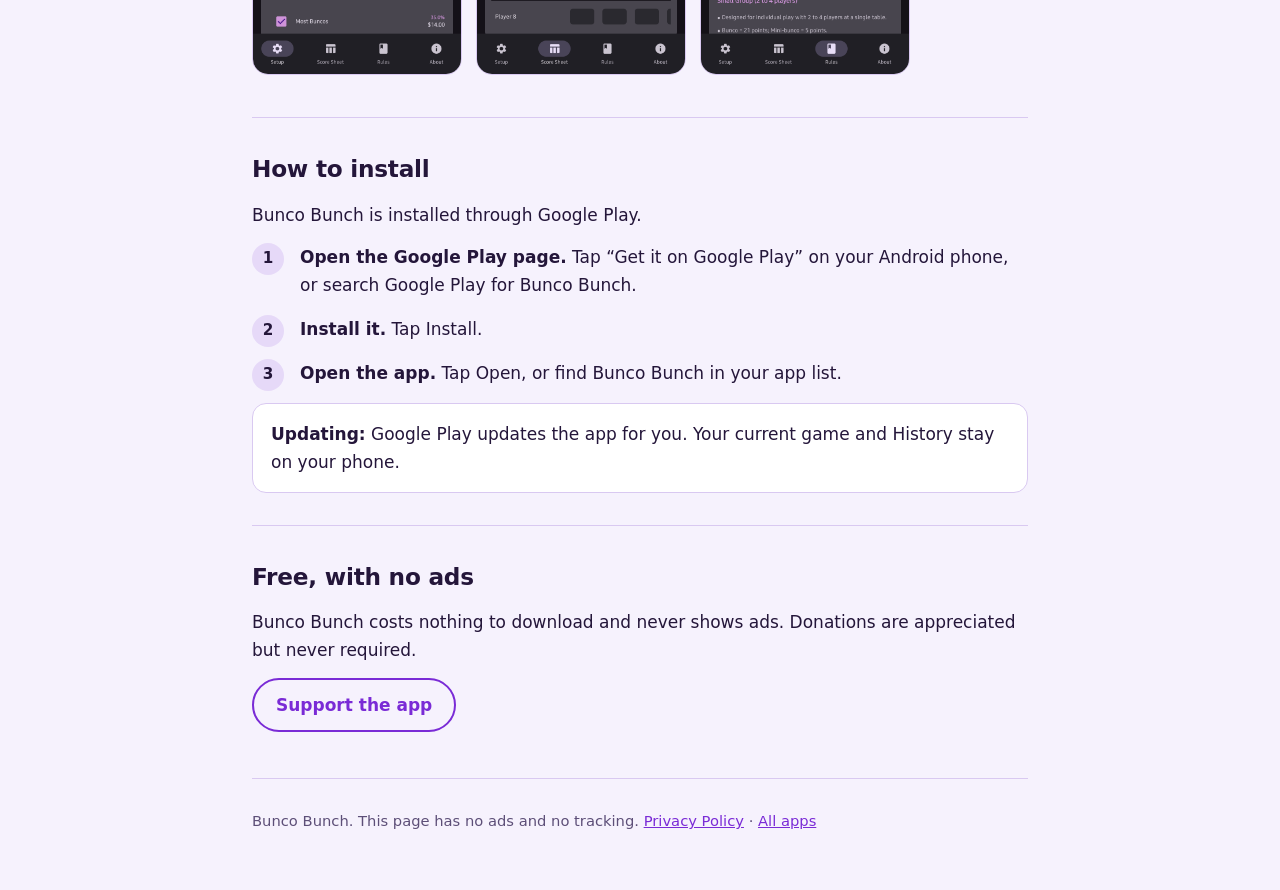
==== commit 89ce6ef2: "Point Bunco Bunch to Google Play - Download buttons on the Bunco page and home page now open the   G" ====
--- a/bunco-bunch.html
+++ b/bunco-bunch.html
@@ -1,7 +1,7 @@
 <!DOCTYPE html>
 <html lang="en"><head><meta charset="utf-8"><meta name="viewport" content="width=device-width, initial-scale=1">
 <title>Bunco Bunch – score sheet, prizes and rules for Bunco night</title>
-<meta name="description" content="Bunco Bunch is a free Android app that scores Bunco for 2 to 40 players, calculates prizes and payouts, and includes the rules. No ads, no login, no personal data collected.">
+<meta name="description" content="Bunco Bunch is a free Android app on Google Play that scores Bunco for 2 to 40 players, calculates prizes and payouts, and includes the rules. No ads, no login, no personal data collected.">
 <link rel="icon" href="bunco-icon.jpg"><link rel="stylesheet" href="style.css">
 <style>
 .wrap{max-width:820px}
@@ -25,8 +25,8 @@
 <header><a class="back" href="./">All apps</a>
 <div class="brand"><img src="bunco-icon.jpg" alt="Bunco Bunch icon" width="84" height="84" data-optional><h1>Bunco Bunch</h1></div>
 <p class="lede">Run your whole Bunco night from your phone: keep score for 2 to 40 players, work out the prizes, and settle who wins what.</p>
-<div class="cta"><a >Download for Android available soon!</a><a class="btn alt" href="https://discord.gg/RJFk6R4KJk">Join the Discord</a></div>
-<p class="fine">Free to download. No ads. No login. Android only.</p></header>
+<div class="cta"><a class="btn" href="https://play.google.com/store/apps/details?id=com.hokukai330.buncobunch" target="_blank" rel="noopener">Get it on Google Play</a><a class="btn alt" href="https://discord.gg/RJFk6R4KJk">Join the Discord</a></div>
+<p class="fine">Free on Google Play. No ads. No login. Android only.</p></header>
 
 <section><h2>Everything you need for Bunco night</h2>
 <div class="grid">
@@ -56,15 +56,22 @@
 <li>Split a prize evenly among tied players</li>
 <li>Or turn on roll-off mode and pick the roll-off winner right on the score sheet</li></ul></div>
 
+<div class="card wide"><h3>History and standings</h3><span class="kicker">Keep the whole season</span><ul>
+<li>Every finished night is saved automatically when you start a new game, with scores, prize winners and payouts</li>
+<li><strong>Standings</strong> add up each player’s wins, Buncos and money won for this year or all time</li>
+<li>Share a night’s results to your group chat in one tap</li>
+<li>Missed a night? Add it to your History from the results text someone shared</li></ul></div>
+
 <div class="card"><h3>Rules guide</h3><span class="kicker">Built in</span><ul>
 <li>A complete in-app guide to gameplay, scoring and prizes for every rule set</li></ul></div>
 
-<div class="card wide"><h3>Make it yours</h3><span class="kicker">Themes and saving</span>
-<div class="swatches" role="img" aria-label="Seven accent colors: purple, red, orange, yellow, green, blue and pink">
+<div class="card wide"><h3>Make it yours</h3><span class="kicker">Themes, seasons and saving</span>
+<div class="swatches" role="img" aria-label="Accent colors: purple, red, orange, yellow, green, blue and pink">
 <i style="background:#7a2bd6"></i><i style="background:#d93a3a"></i><i style="background:#e87a1e"></i><i style="background:#e8b923"></i><i style="background:#2f9e5b"></i><i style="background:#2f6fd6"></i><i style="background:#d6409f"></i></div>
 <ul><li>System default, Light or Dark mode</li>
-<li>Seven Material 3 accent colors: Purple, Red, Orange, Yellow, Green, Blue and Pink</li>
-<li>Your game, scores, names and settings save on your phone automatically</li></ul></div>
+<li>Seven accent colors: Purple, Red, Orange, Yellow, Green, Blue and Pink</li>
+<li>Seasonal and holiday palettes: Winter Frost, Spring Blossom, Summer Sun, Halloween, Harvest and Festive, or let Seasonal change it by month</li>
+<li>Your game, History, names and settings save on your phone automatically</li></ul></div>
 </div></section>
 
 <section><h2>Your privacy</h2>
@@ -77,13 +84,12 @@
 <figure><img src="screenshots/bb-3.jpg" alt="Bunco Bunch screenshot 3"></figure></div></section>
 
 <section><h2>How to install</h2>
-<p>This app isn’t on Google Play, so Android asks you to allow the install. That warning is normal for apps downloaded outside the store.</p>
+<p>Bunco Bunch is installed through Google Play.</p>
 <ol class="steps">
-<li><strong>Download the file.</strong> Tap “Download for Android” on your phone. If the browser warns that this file type can be harmful, choose to keep it.</li>
-<li><strong>Open it.</strong> Find the file in your notifications or the Downloads app and tap it.</li>
-<li><strong>Allow the install.</strong> If Android says installs from this source are blocked, tap Settings, turn on “Allow from this source,” then go back and tap Install.</li>
+<li><strong>Open the Google Play page.</strong> Tap “Get it on Google Play” on your Android phone, or search Google Play for Bunco Bunch.</li>
+<li><strong>Install it.</strong> Tap Install.</li>
 <li><strong>Open the app.</strong> Tap Open, or find Bunco Bunch in your app list.</li></ol>
-<div class="note"><strong>Updating:</strong> download the newest file and install it over the old one.</div></section>
+<div class="note"><strong>Updating:</strong> Google Play updates the app for you. Your current game and History stay on your phone.</div></section>
 
 <section><h2>Free, with no ads</h2><p>Bunco Bunch costs nothing to download and never shows ads. Donations are appreciated but never required.</p>
 <p><a class="btn alt" data-donate href="#">Support the app</a></p></section>
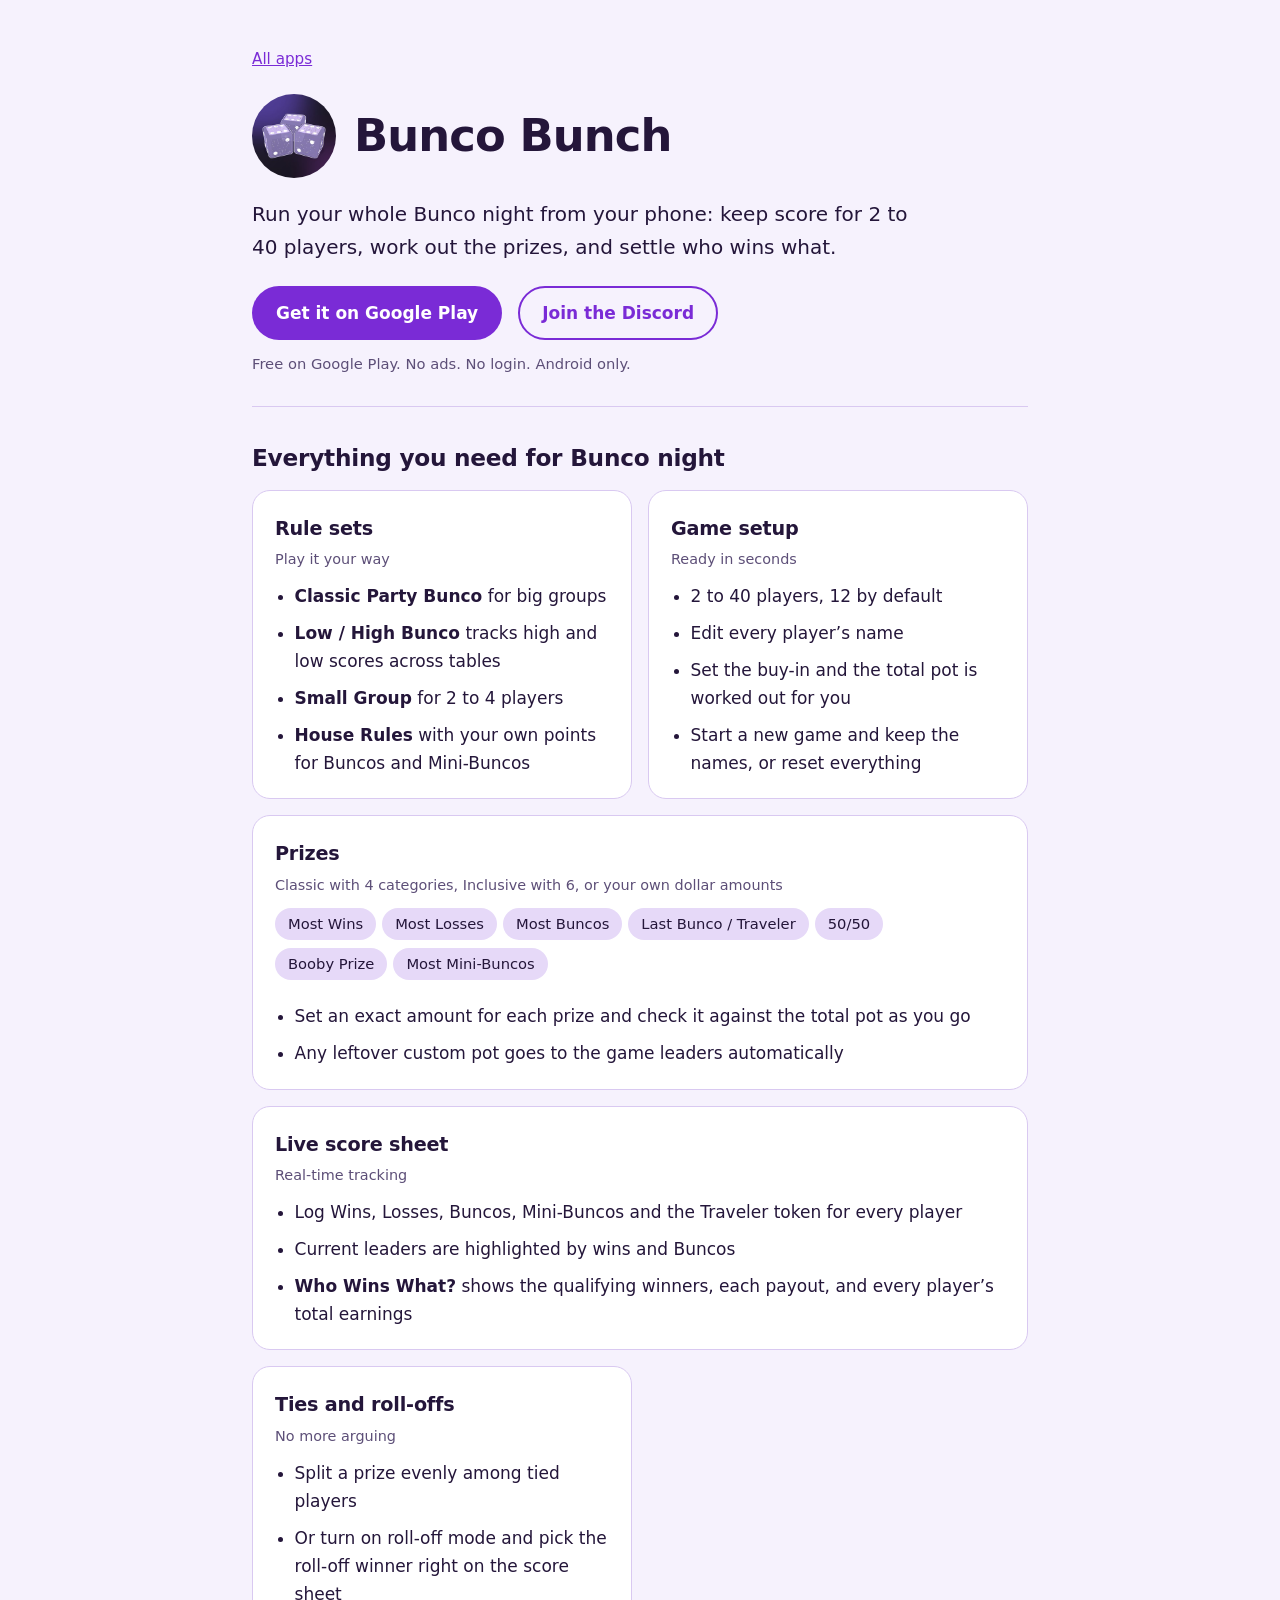
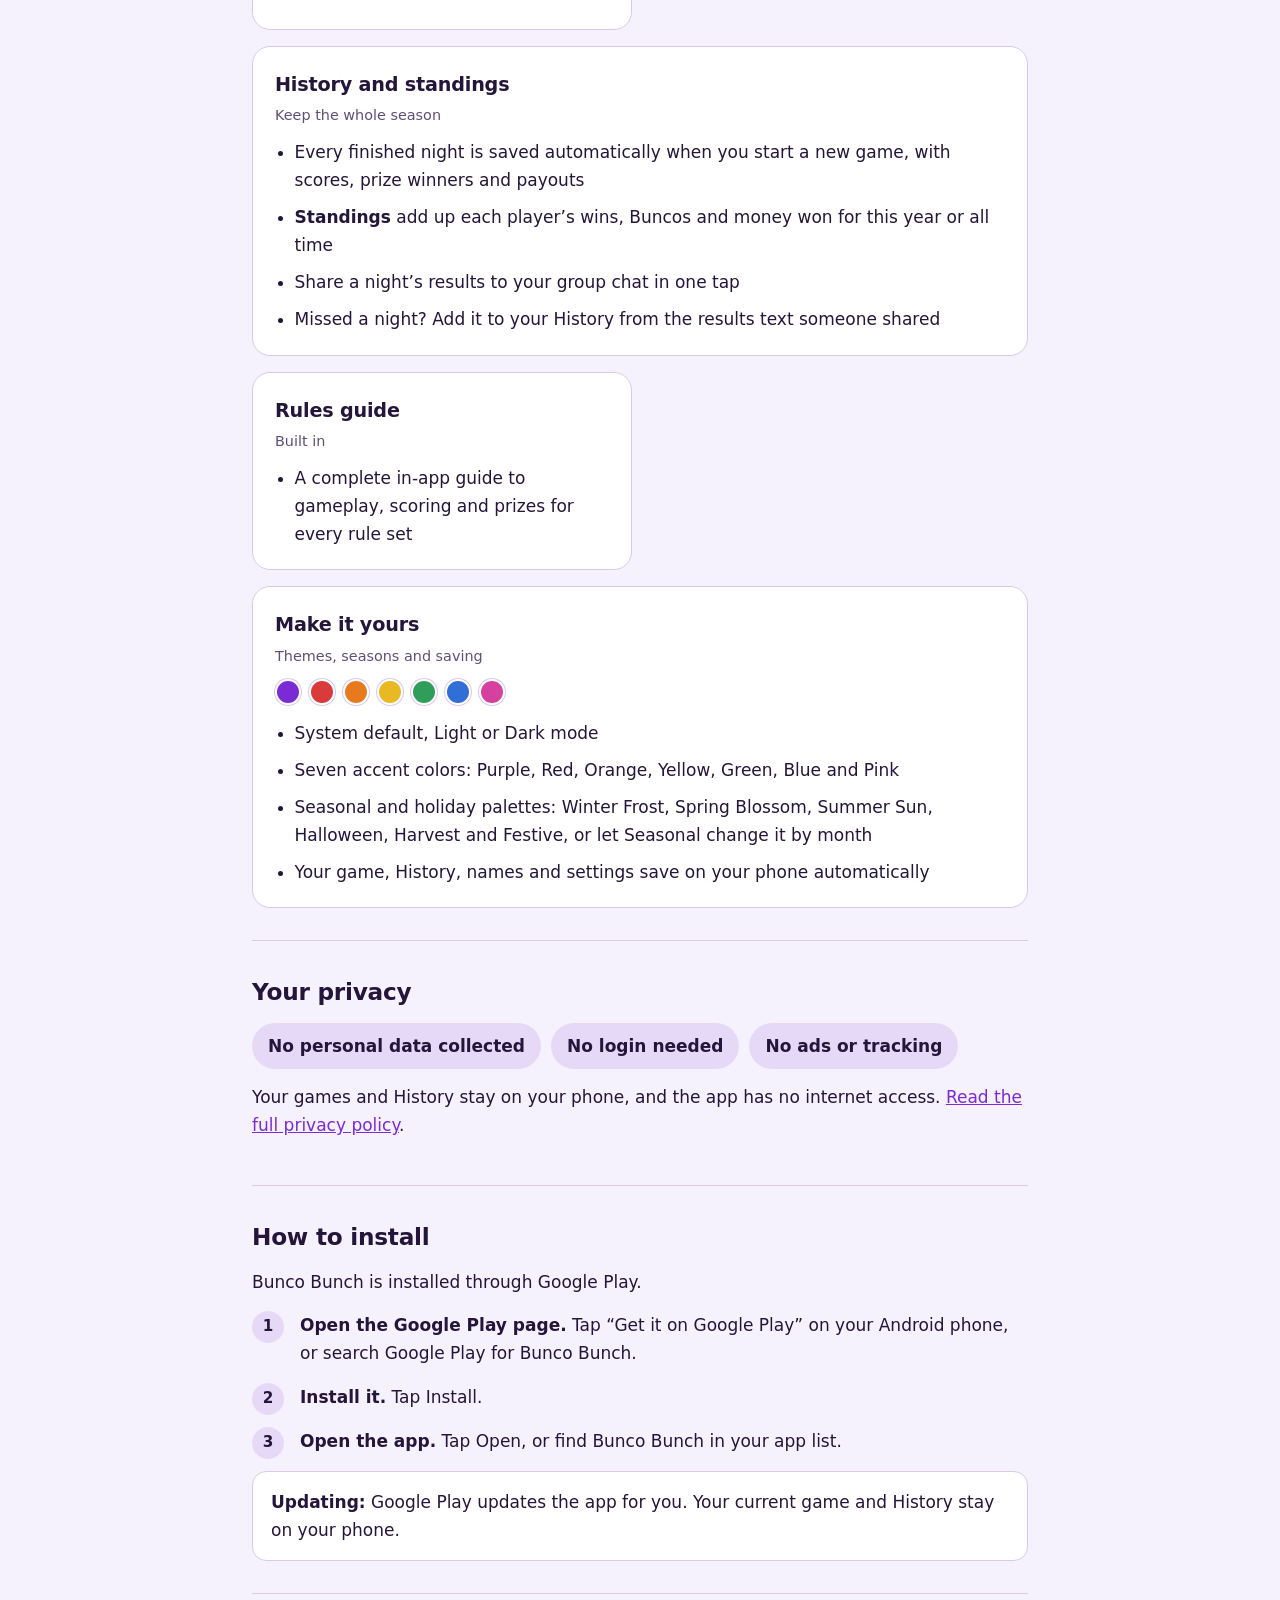
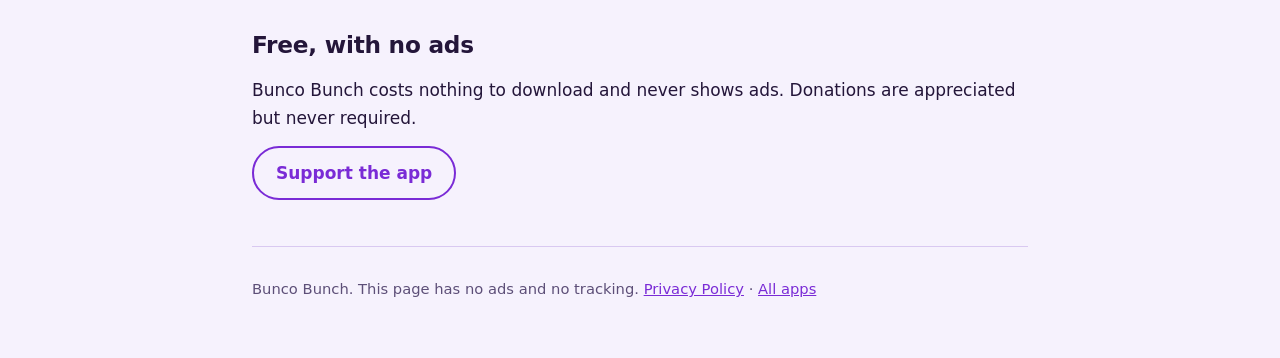
==== commit 451efb87: "Update Bunco Bunch screenshots and icon - Replace the three old screenshots with eight current ones " ====
--- a/bunco-bunch.html
+++ b/bunco-bunch.html
@@ -23,7 +23,7 @@
 </style></head>
 <body><div class="wrap">
 <header><a class="back" href="./">All apps</a>
-<div class="brand"><img src="bunco-icon.jpg" alt="Bunco Bunch icon" width="84" height="84" data-optional><h1>Bunco Bunch</h1></div>
+<div class="brand"><img src="bunco-icon.jpg" alt="Bunco Bunch icon, three glittery dice showing sixes" width="84" height="84" data-optional><h1>Bunco Bunch</h1></div>
 <p class="lede">Run your whole Bunco night from your phone: keep score for 2 to 40 players, work out the prizes, and settle who wins what.</p>
 <div class="cta"><a class="btn" href="https://play.google.com/store/apps/details?id=com.hokukai330.buncobunch" target="_blank" rel="noopener">Get it on Google Play</a><a class="btn alt" href="https://discord.gg/RJFk6R4KJk">Join the Discord</a></div>
 <p class="fine">Free on Google Play. No ads. No login. Android only.</p></header>
@@ -79,9 +79,14 @@
 <p style="margin-top:14px">Your games and History stay on your phone, and the app has no internet access. <a href="bunco-privacy.html">Read the full privacy policy</a>.</p></section>
 
 <section><h2>Screenshots</h2><div class="shots">
-<figure><img src="screenshots/bb-1.jpg" alt="Bunco Bunch screenshot 1"></figure>
-<figure><img src="screenshots/bb-2.jpg" alt="Bunco Bunch screenshot 2"></figure>
-<figure><img src="screenshots/bb-3.jpg" alt="Bunco Bunch screenshot 3"></figure></div></section>
+<figure><img src="screenshots/bb-1.jpg" alt="Score sheet with wins and losses for 8 players and the current leader" loading="lazy"><figcaption>Score sheet</figcaption></figure>
+<figure><img src="screenshots/bb-2.jpg" alt="Who Wins What: each prize, its winner and payout" loading="lazy"><figcaption>Who wins what</figcaption></figure>
+<figure><img src="screenshots/bb-3.jpg" alt="Season standings: nights, wins, Buncos and money won per player" loading="lazy"><figcaption>Season standings</figcaption></figure>
+<figure><img src="screenshots/bb-4.jpg" alt="History of saved Bunco nights" loading="lazy"><figcaption>History</figcaption></figure>
+<figure><img src="screenshots/bb-5.jpg" alt="Adding a missed night from shared results text" loading="lazy"><figcaption>Add a missed night</figcaption></figure>
+<figure><img src="screenshots/bb-6.jpg" alt="Game setup: rule set, number of players, buy-in and total pot" loading="lazy"><figcaption>Game setup</figcaption></figure>
+<figure><img src="screenshots/bb-7.jpg" alt="Splash screen with three glittery dice showing sixes" loading="lazy"><figcaption>Splash</figcaption></figure>
+<figure><img src="screenshots/bb-8.jpg" alt="Built-in rules guide in dark mode" loading="lazy"><figcaption>Rules, dark mode</figcaption></figure></div></section>
 
 <section><h2>How to install</h2>
 <p>Bunco Bunch is installed through Google Play.</p>
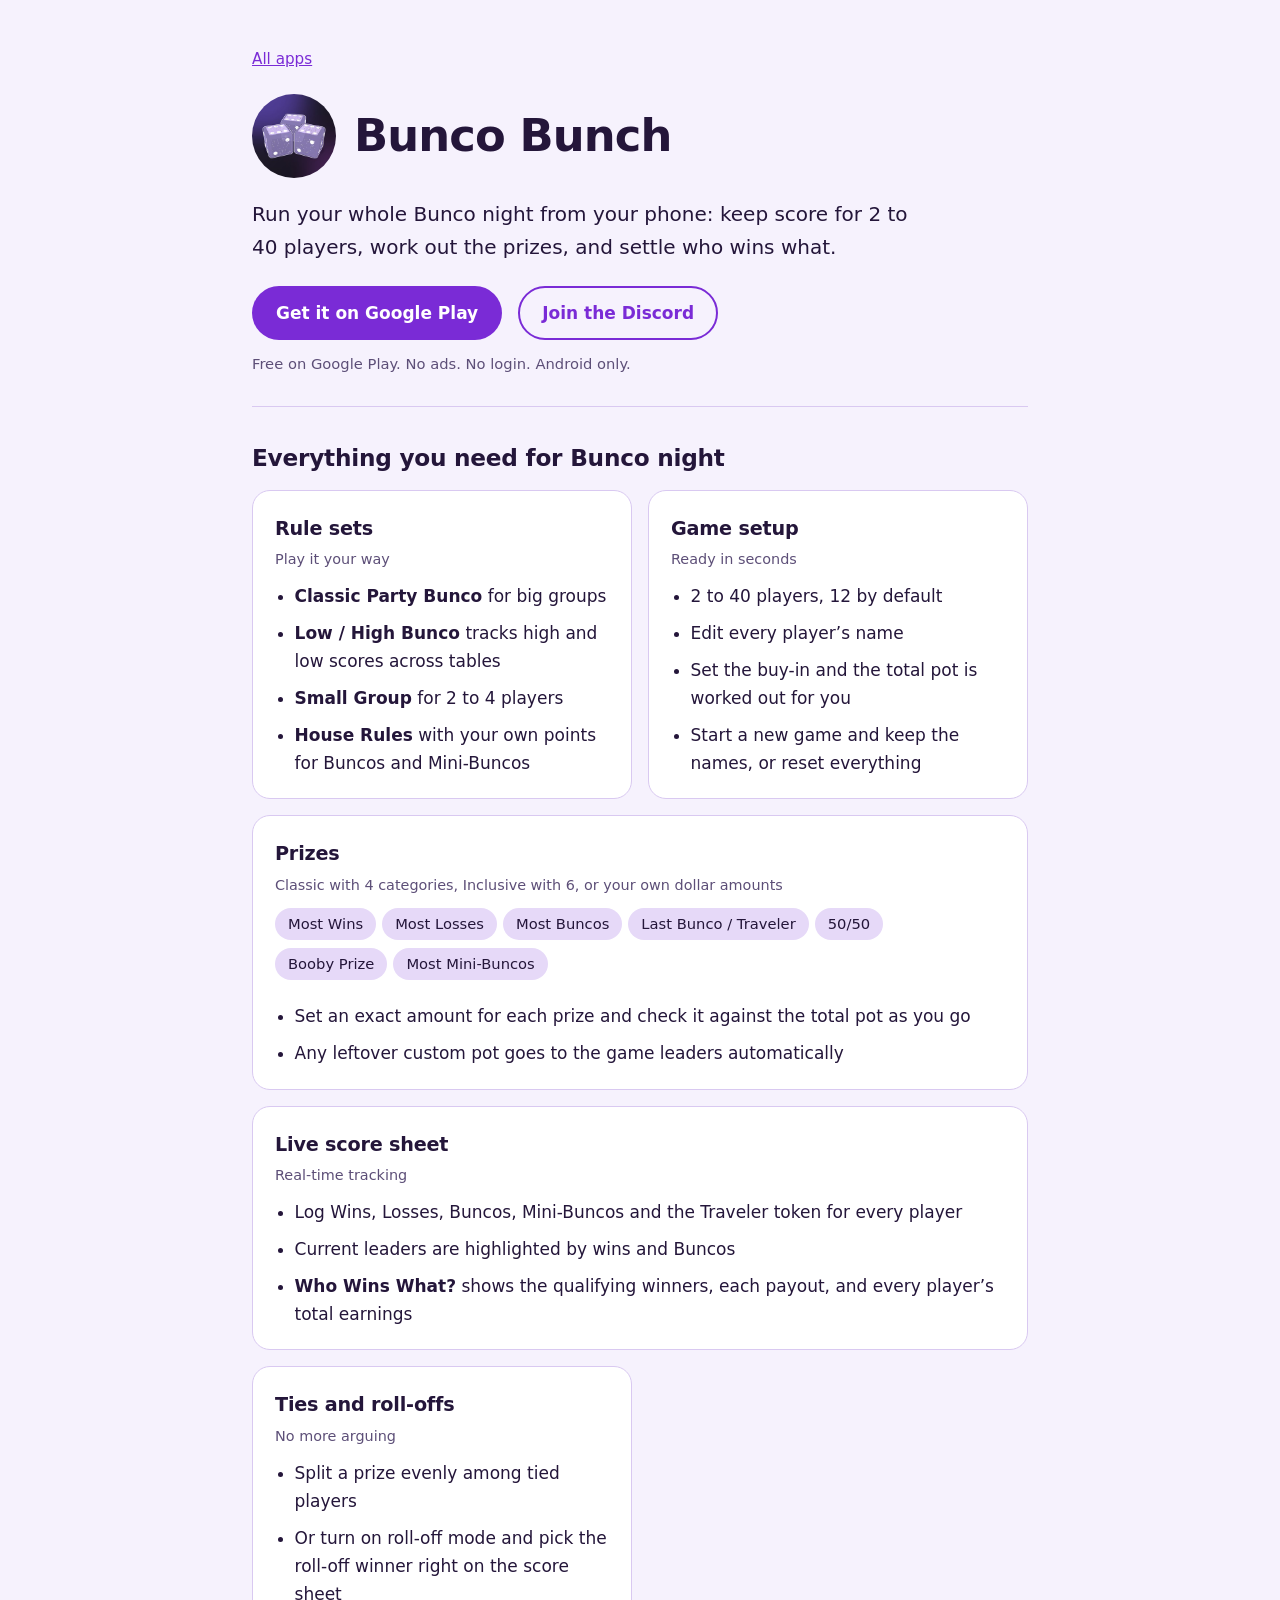
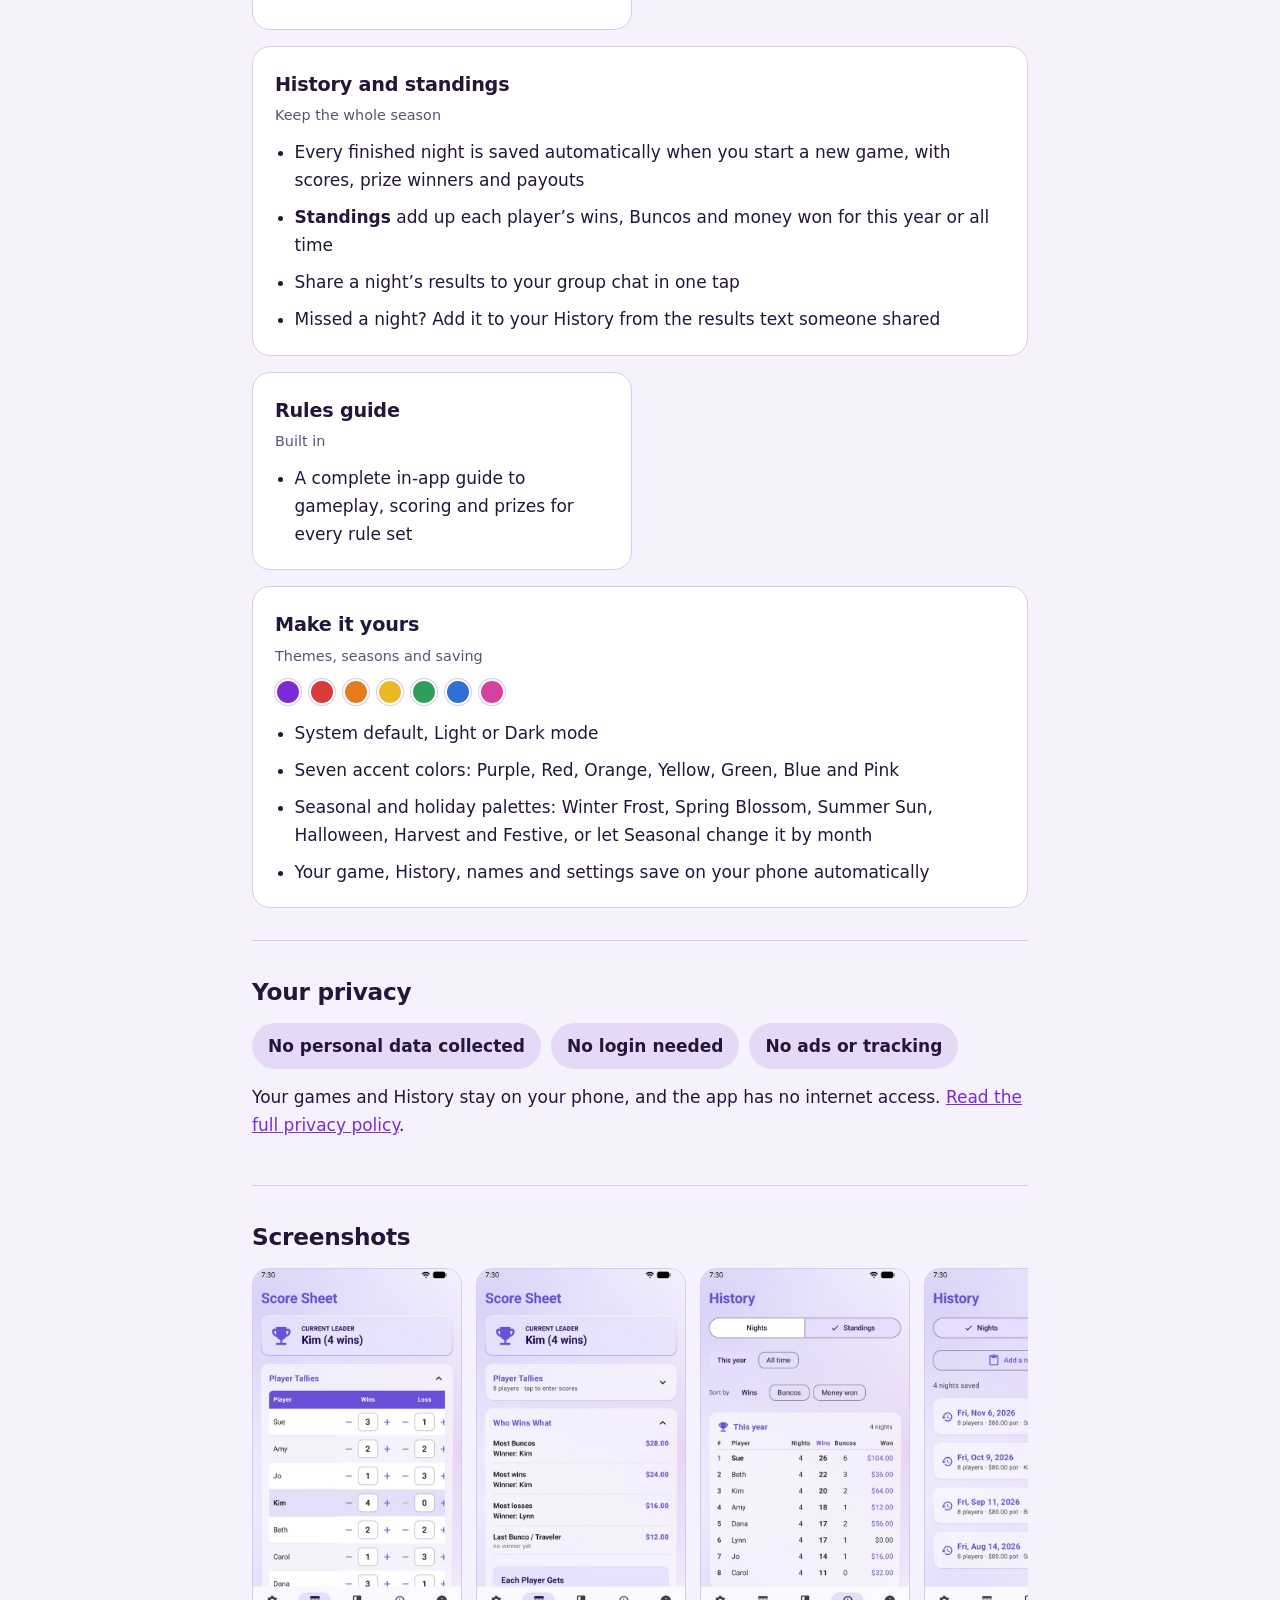
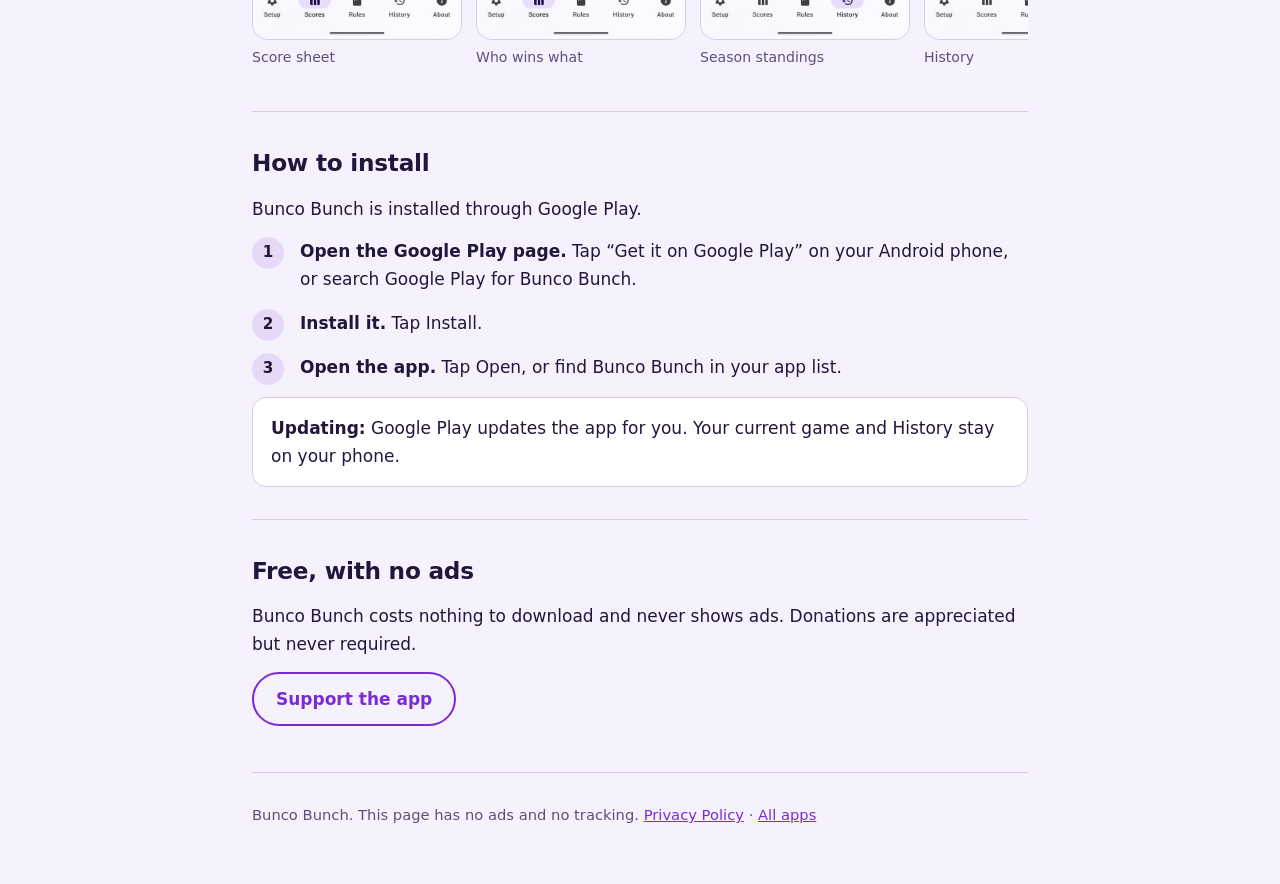
==== commit 3118ebc1: "Load all Bunco screenshots up front site.js hides screenshots that haven't loaded when the page fini" ====
--- a/bunco-bunch.html
+++ b/bunco-bunch.html
@@ -79,14 +79,14 @@
 <p style="margin-top:14px">Your games and History stay on your phone, and the app has no internet access. <a href="bunco-privacy.html">Read the full privacy policy</a>.</p></section>
 
 <section><h2>Screenshots</h2><div class="shots">
-<figure><img src="screenshots/bb-1.jpg" alt="Score sheet with wins and losses for 8 players and the current leader" loading="lazy"><figcaption>Score sheet</figcaption></figure>
-<figure><img src="screenshots/bb-2.jpg" alt="Who Wins What: each prize, its winner and payout" loading="lazy"><figcaption>Who wins what</figcaption></figure>
-<figure><img src="screenshots/bb-3.jpg" alt="Season standings: nights, wins, Buncos and money won per player" loading="lazy"><figcaption>Season standings</figcaption></figure>
-<figure><img src="screenshots/bb-4.jpg" alt="History of saved Bunco nights" loading="lazy"><figcaption>History</figcaption></figure>
-<figure><img src="screenshots/bb-5.jpg" alt="Adding a missed night from shared results text" loading="lazy"><figcaption>Add a missed night</figcaption></figure>
-<figure><img src="screenshots/bb-6.jpg" alt="Game setup: rule set, number of players, buy-in and total pot" loading="lazy"><figcaption>Game setup</figcaption></figure>
-<figure><img src="screenshots/bb-7.jpg" alt="Splash screen with three glittery dice showing sixes" loading="lazy"><figcaption>Splash</figcaption></figure>
-<figure><img src="screenshots/bb-8.jpg" alt="Built-in rules guide in dark mode" loading="lazy"><figcaption>Rules, dark mode</figcaption></figure></div></section>
+<figure><img src="screenshots/bb-1.jpg" alt="Score sheet with wins and losses for 8 players and the current leader"><figcaption>Score sheet</figcaption></figure>
+<figure><img src="screenshots/bb-2.jpg" alt="Who Wins What: each prize, its winner and payout"><figcaption>Who wins what</figcaption></figure>
+<figure><img src="screenshots/bb-3.jpg" alt="Season standings: nights, wins, Buncos and money won per player"><figcaption>Season standings</figcaption></figure>
+<figure><img src="screenshots/bb-4.jpg" alt="History of saved Bunco nights"><figcaption>History</figcaption></figure>
+<figure><img src="screenshots/bb-5.jpg" alt="Adding a missed night from shared results text"><figcaption>Add a missed night</figcaption></figure>
+<figure><img src="screenshots/bb-6.jpg" alt="Game setup: rule set, number of players, buy-in and total pot"><figcaption>Game setup</figcaption></figure>
+<figure><img src="screenshots/bb-7.jpg" alt="Splash screen with three glittery dice showing sixes"><figcaption>Splash</figcaption></figure>
+<figure><img src="screenshots/bb-8.jpg" alt="Built-in rules guide in dark mode"><figcaption>Rules, dark mode</figcaption></figure></div></section>
 
 <section><h2>How to install</h2>
 <p>Bunco Bunch is installed through Google Play.</p>
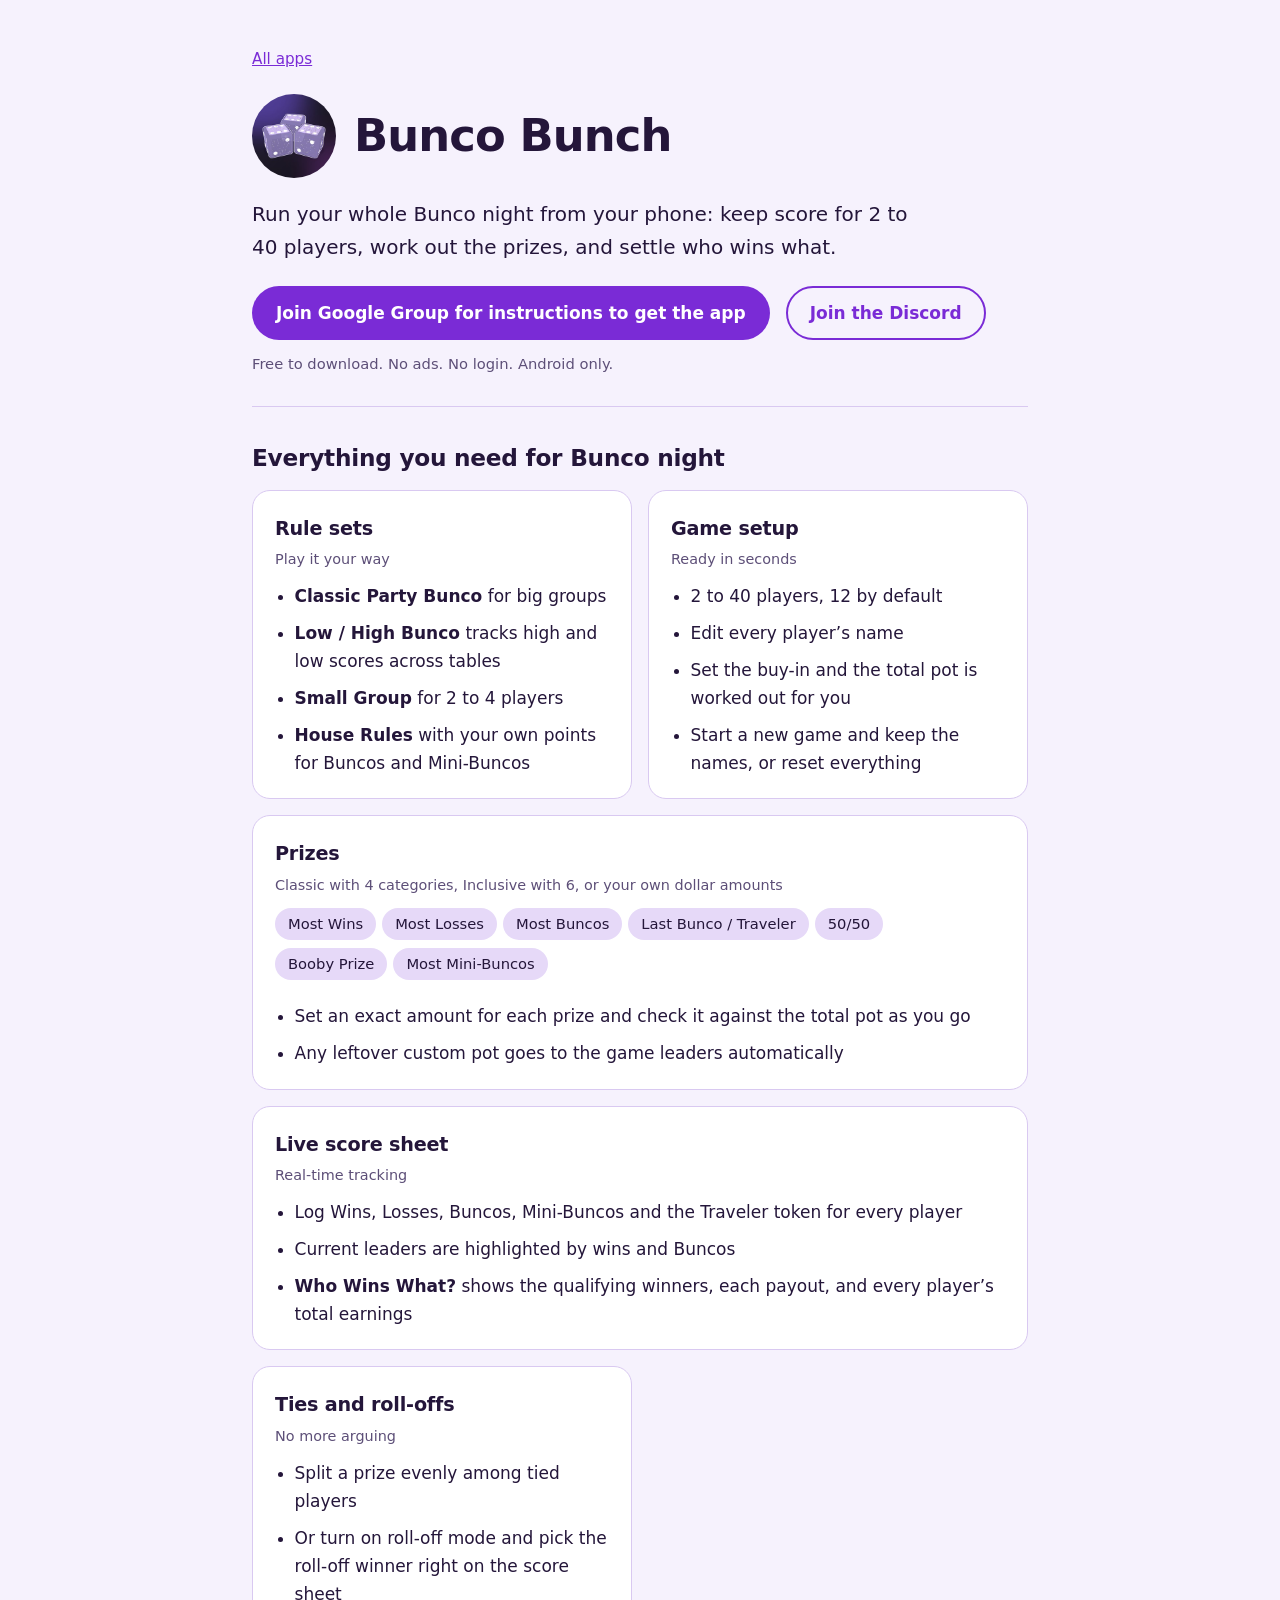
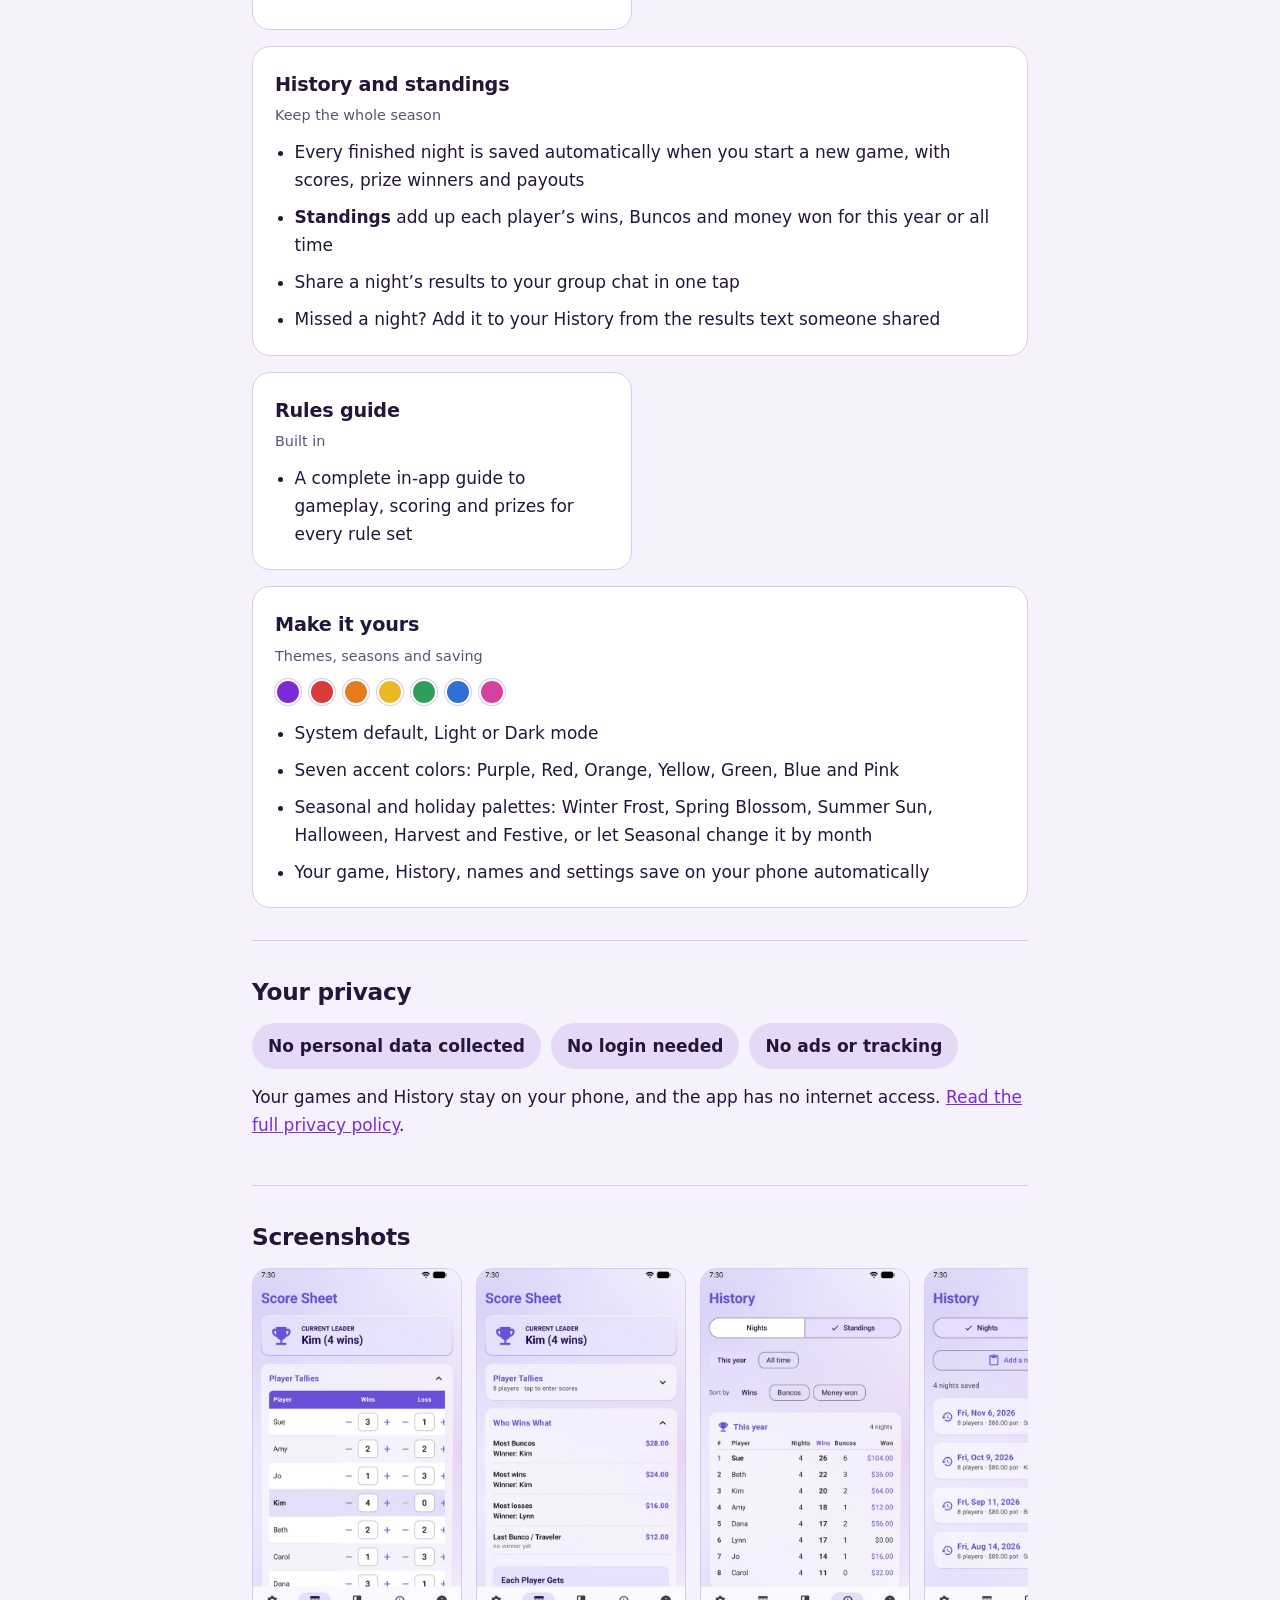
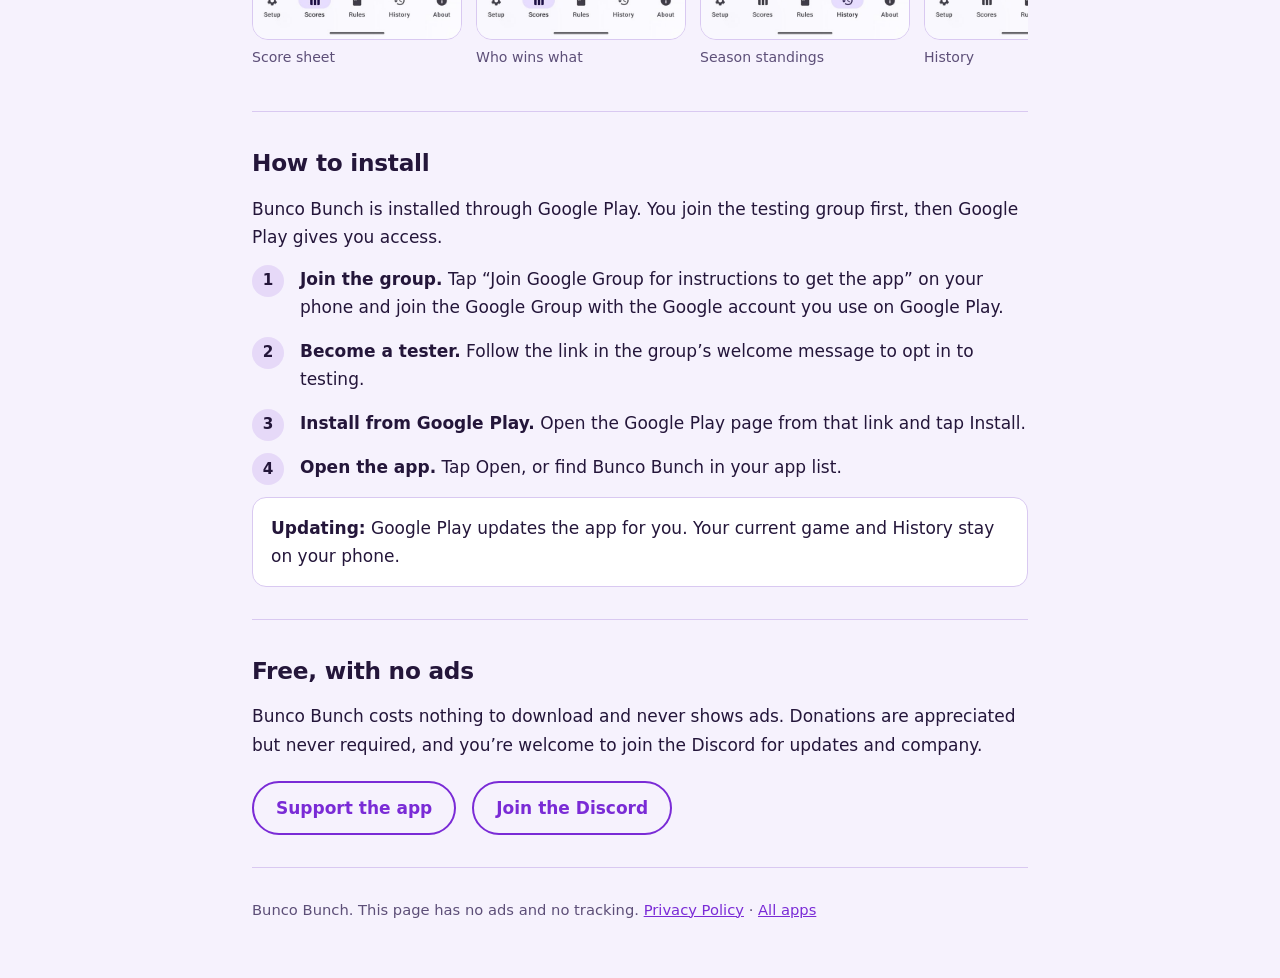
==== commit 5a4a376c: "Join Google Group buttons for both apps, new Drills & Pieces screenshots - Main buttons for Drills &" ====
--- a/bunco-bunch.html
+++ b/bunco-bunch.html
@@ -1,7 +1,7 @@
 <!DOCTYPE html>
 <html lang="en"><head><meta charset="utf-8"><meta name="viewport" content="width=device-width, initial-scale=1">
 <title>Bunco Bunch – score sheet, prizes and rules for Bunco night</title>
-<meta name="description" content="Bunco Bunch is a free Android app on Google Play that scores Bunco for 2 to 40 players, calculates prizes and payouts, and includes the rules. No ads, no login, no personal data collected.">
+<meta name="description" content="Bunco Bunch is a free Android app that scores Bunco for 2 to 40 players, calculates prizes and payouts, and includes the rules. No ads, no login, no personal data collected.">
 <link rel="icon" href="bunco-icon.jpg"><link rel="stylesheet" href="style.css">
 <style>
 .wrap{max-width:820px}
@@ -25,8 +25,8 @@
 <header><a class="back" href="./">All apps</a>
 <div class="brand"><img src="bunco-icon.jpg" alt="Bunco Bunch icon, three glittery dice showing sixes" width="84" height="84" data-optional><h1>Bunco Bunch</h1></div>
 <p class="lede">Run your whole Bunco night from your phone: keep score for 2 to 40 players, work out the prizes, and settle who wins what.</p>
-<div class="cta"><a class="btn" href="https://play.google.com/store/apps/details?id=com.hokukai330.buncobunch" target="_blank" rel="noopener">Get it on Google Play</a><a class="btn alt" href="https://discord.gg/RJFk6R4KJk">Join the Discord</a></div>
-<p class="fine">Free on Google Play. No ads. No login. Android only.</p></header>
+<div class="cta"><a class="btn" href="https://groups.google.com/g/bunco-bunch-closed-testing" target="_blank" rel="noopener">Join Google Group for instructions to get the app</a><a class="btn alt" href="https://discord.gg/RJFk6R4KJk">Join the Discord</a></div>
+<p class="fine">Free to download. No ads. No login. Android only.</p></header>
 
 <section><h2>Everything you need for Bunco night</h2>
 <div class="grid">
@@ -89,14 +89,15 @@
 <figure><img src="screenshots/bb-8.jpg" alt="Built-in rules guide in dark mode"><figcaption>Rules, dark mode</figcaption></figure></div></section>
 
 <section><h2>How to install</h2>
-<p>Bunco Bunch is installed through Google Play.</p>
+<p>Bunco Bunch is installed through Google Play. You join the testing group first, then Google Play gives you access.</p>
 <ol class="steps">
-<li><strong>Open the Google Play page.</strong> Tap “Get it on Google Play” on your Android phone, or search Google Play for Bunco Bunch.</li>
-<li><strong>Install it.</strong> Tap Install.</li>
+<li><strong>Join the group.</strong> Tap “Join Google Group for instructions to get the app” on your phone and join the Google Group with the Google account you use on Google Play.</li>
+<li><strong>Become a tester.</strong> Follow the link in the group’s welcome message to opt in to testing.</li>
+<li><strong>Install from Google Play.</strong> Open the Google Play page from that link and tap Install.</li>
 <li><strong>Open the app.</strong> Tap Open, or find Bunco Bunch in your app list.</li></ol>
 <div class="note"><strong>Updating:</strong> Google Play updates the app for you. Your current game and History stay on your phone.</div></section>
 
-<section><h2>Free, with no ads</h2><p>Bunco Bunch costs nothing to download and never shows ads. Donations are appreciated but never required.</p>
-<p><a class="btn alt" data-donate href="#">Support the app</a></p></section>
+<section><h2>Free, with no ads</h2><p>Bunco Bunch costs nothing to download and never shows ads. Donations are appreciated but never required, and you’re welcome to join the Discord for updates and company.</p>
+<div class="cta"><a class="btn alt" data-donate href="#">Support the app</a><a class="btn alt" href="https://discord.gg/RJFk6R4KJk">Join the Discord</a></div></section>
 <footer>Bunco Bunch. This page has no ads and no tracking. <a href="bunco-privacy.html">Privacy Policy</a> · <a href="./">All apps</a></footer>
 </div><script src="site.js"></script></body></html>
